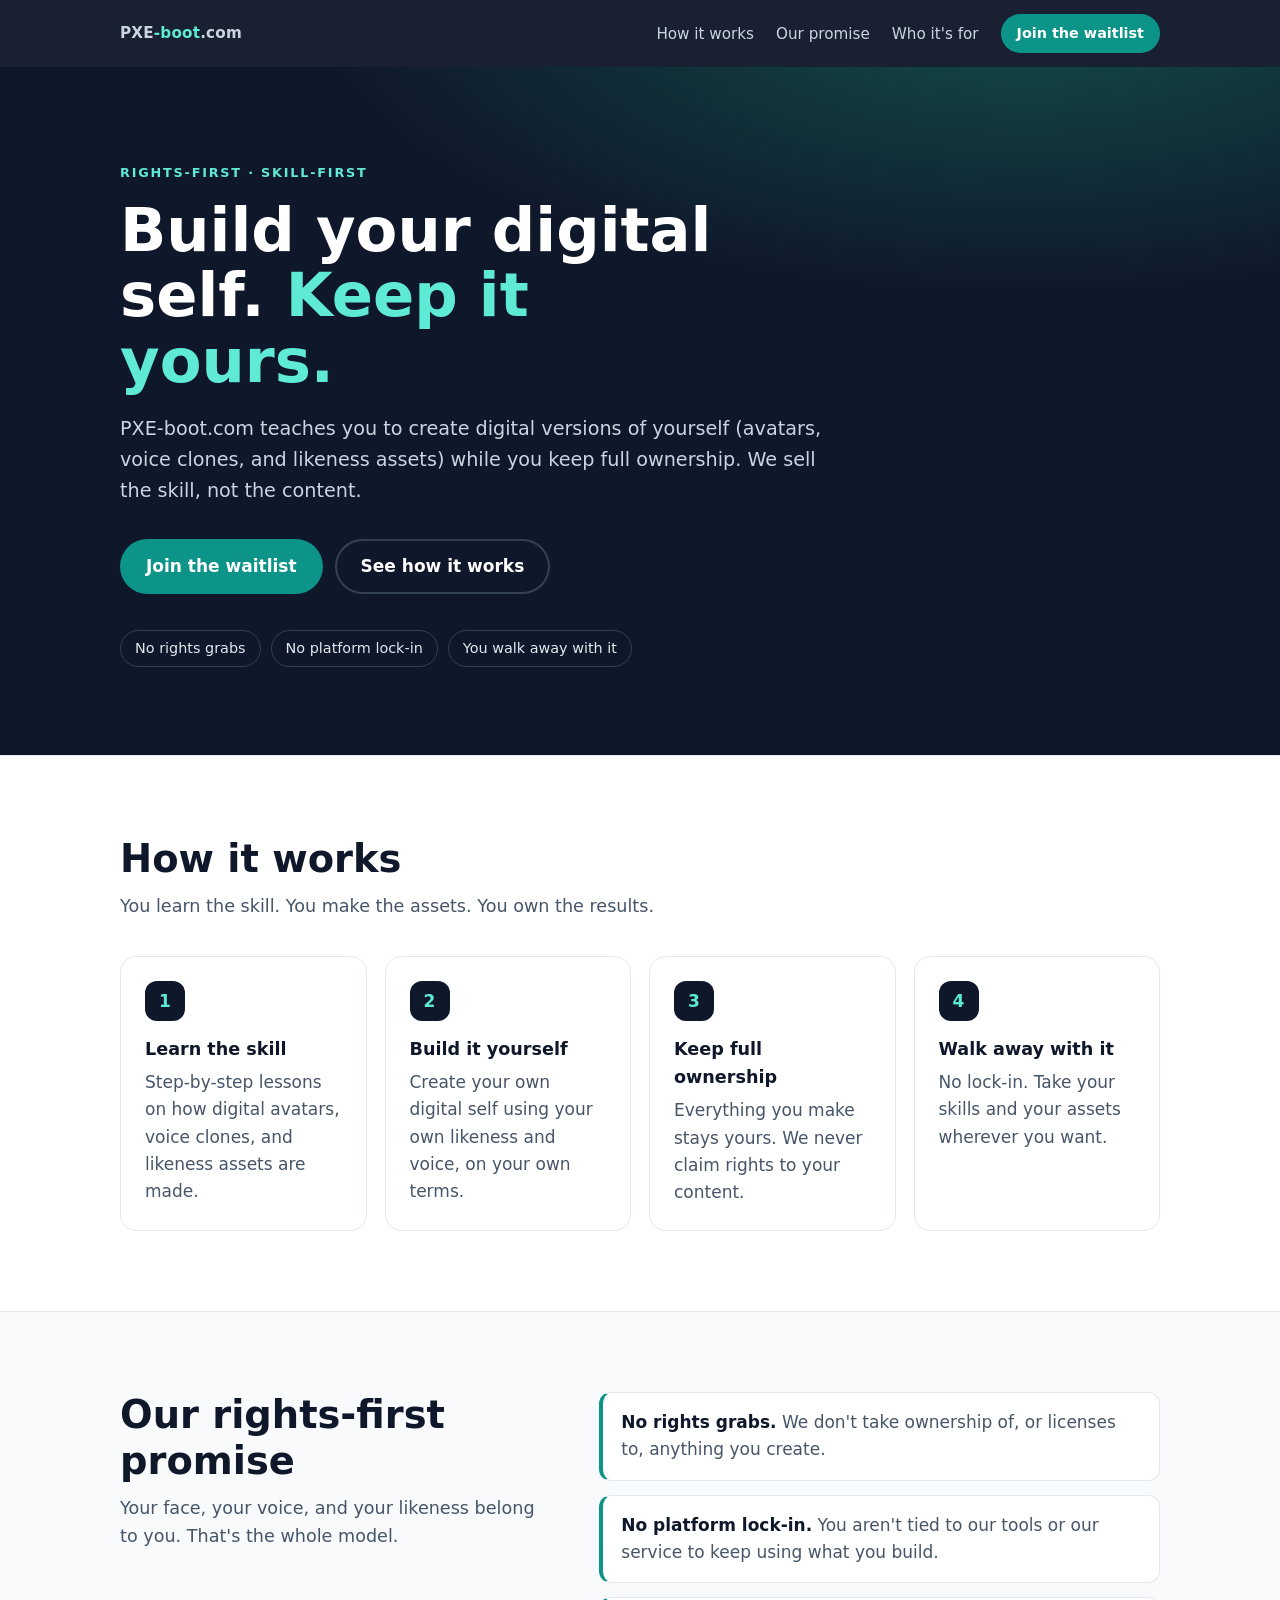
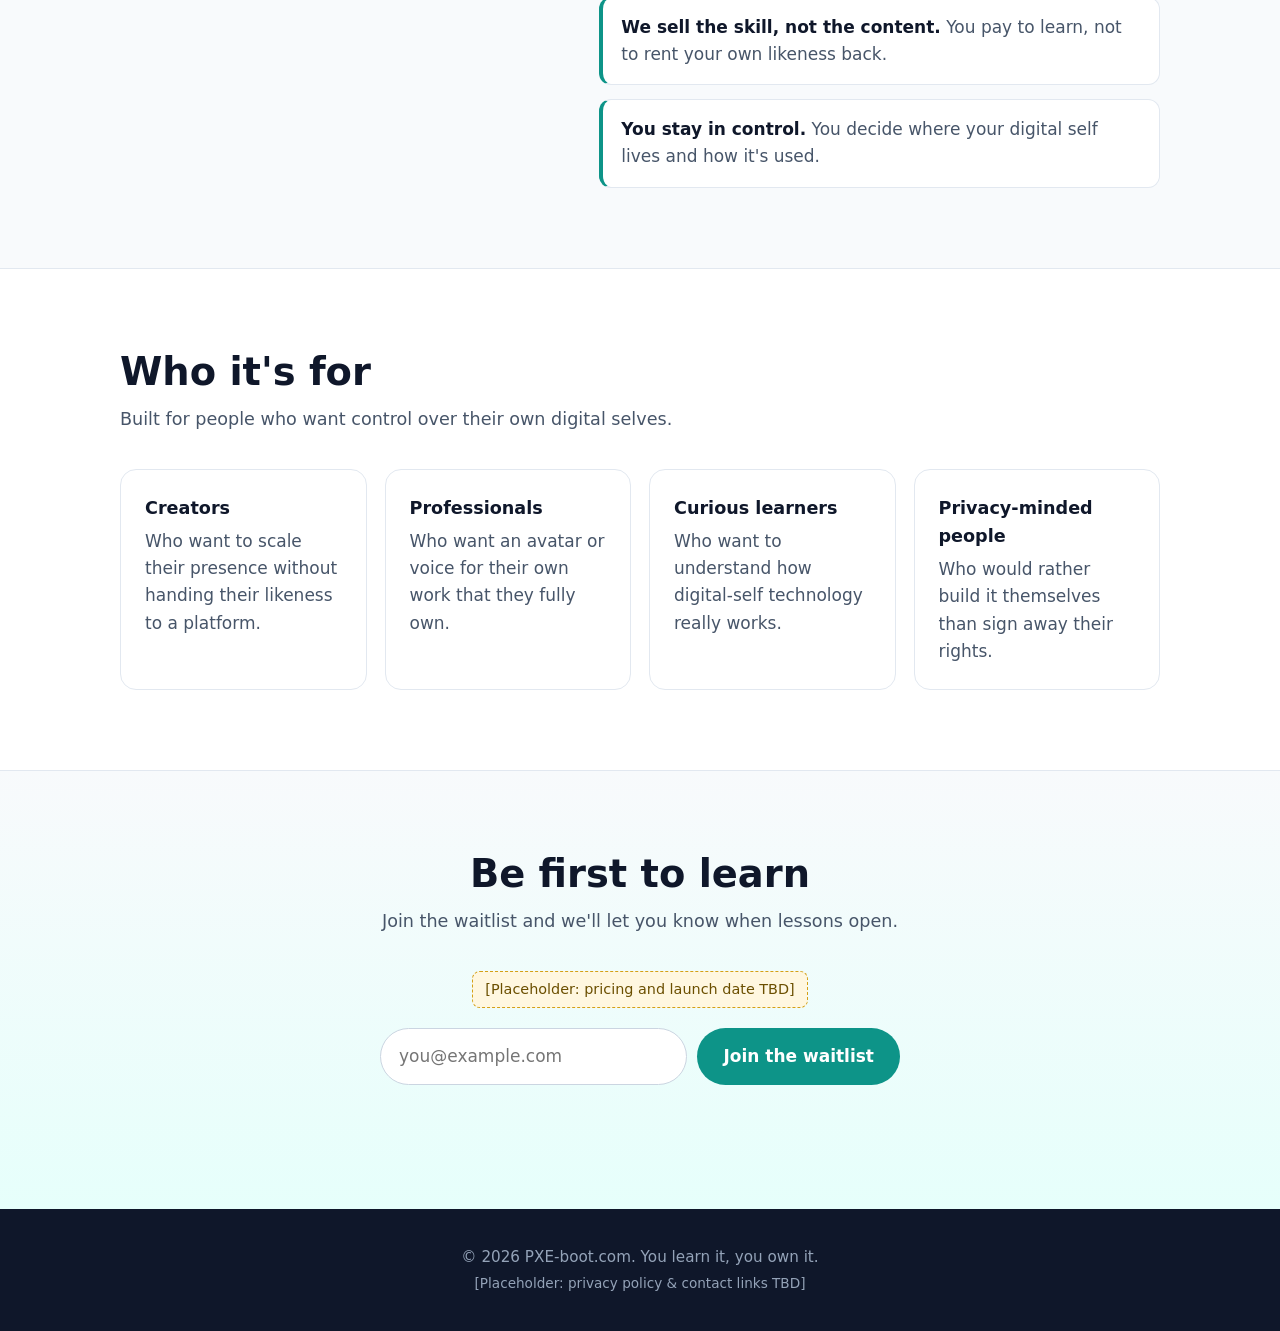
==== index.html @ a0533023 "Draft pxe-boot.com rights-first landing page" ====
<!doctype html>
<html lang="en">
<head>
  <meta charset="utf-8">
  <meta name="viewport" content="width=device-width, initial-scale=1">
  <title>PXE-boot.com | Build your digital self. Own it.</title>
  <meta name="description" content="Learn to build digital versions of yourself (avatars, voice clones, likeness assets) and keep full ownership. Rights-first, skill-first. No rights grabs, no platform lock-in.">
  <meta name="robots" content="noindex, nofollow"><!-- DRAFT: remove noindex before launch -->
  <link rel="canonical" href="https://pxe-boot.com/">
  <meta property="og:type" content="website">
  <meta property="og:title" content="PXE-boot.com | Build your digital self. Own it.">
  <meta property="og:description" content="We teach the skill, not the content. You learn it, you own it, you walk away with it.">
  <meta property="og:url" content="https://pxe-boot.com/">
  <!-- Placeholder: add og:image once brand artwork exists -->
  <meta name="twitter:card" content="summary">
  <meta name="theme-color" content="#0f172a">
  <link rel="icon" href="favicon.svg" type="image/svg+xml"><!-- Placeholder favicon -->
  <link rel="stylesheet" href="styles.css">
</head>
<body>
  <a class="skip" href="#main">Skip to content</a>
  <header class="top">
    <div class="wrap nav">
      <a class="brand" href="#top" aria-label="PXE-boot.com home">PXE<span>-boot</span>.com</a>
      <nav aria-label="Primary">
        <ul>
          <li><a href="#how">How it works</a></li>
          <li><a href="#promise">Our promise</a></li>
          <li><a href="#who">Who it's for</a></li>
          <li><a class="btn small" href="#waitlist">Join the waitlist</a></li>
        </ul>
      </nav>
    </div>
  </header>

  <main id="main">
    <section class="hero" id="top" aria-labelledby="hero-title">
      <div class="wrap">
        <p class="eyebrow">Rights-first &middot; Skill-first</p>
        <h1 id="hero-title">Build your digital self. <span class="hl">Keep it yours.</span></h1>
        <p class="sub">PXE-boot.com teaches you to create digital versions of yourself (avatars, voice clones, and likeness assets) while you keep full ownership. We sell the skill, not the content.</p>
        <div class="cta-row">
          <a class="btn" href="#waitlist">Join the waitlist</a>
          <a class="btn ghost" href="#how">See how it works</a>
        </div>
        <ul class="pills" aria-label="Key principles">
          <li>No rights grabs</li>
          <li>No platform lock-in</li>
          <li>You walk away with it</li>
        </ul>
      </div>
    </section>

    <section id="how" class="alt" aria-labelledby="how-title">
      <div class="wrap">
        <h2 id="how-title">How it works</h2>
        <p class="lead">You learn the skill. You make the assets. You own the results.</p>
        <ol class="steps">
          <li class="card">
            <span class="num" aria-hidden="true">1</span>
            <h3>Learn the skill</h3>
            <p>Step-by-step lessons on how digital avatars, voice clones, and likeness assets are made.</p>
          </li>
          <li class="card">
            <span class="num" aria-hidden="true">2</span>
            <h3>Build it yourself</h3>
            <p>Create your own digital self using your own likeness and voice, on your own terms.</p>
          </li>
          <li class="card">
            <span class="num" aria-hidden="true">3</span>
            <h3>Keep full ownership</h3>
            <p>Everything you make stays yours. We never claim rights to your content.</p>
          </li>
          <li class="card">
            <span class="num" aria-hidden="true">4</span>
            <h3>Walk away with it</h3>
            <p>No lock-in. Take your skills and your assets wherever you want.</p>
          </li>
        </ol>
      </div>
    </section>

    <section id="promise" aria-labelledby="promise-title">
      <div class="wrap promise">
        <div>
          <h2 id="promise-title">Our rights-first promise</h2>
          <p class="lead">Your face, your voice, and your likeness belong to you. That's the whole model.</p>
        </div>
        <ul class="checks">
          <li><strong>No rights grabs.</strong> We don't take ownership of, or licenses to, anything you create.</li>
          <li><strong>No platform lock-in.</strong> You aren't tied to our tools or our service to keep using what you build.</li>
          <li><strong>We sell the skill, not the content.</strong> You pay to learn, not to rent your own likeness back.</li>
          <li><strong>You stay in control.</strong> You decide where your digital self lives and how it's used.</li>
        </ul>
      </div>
    </section>

    <section id="who" class="alt" aria-labelledby="who-title">
      <div class="wrap">
        <h2 id="who-title">Who it's for</h2>
        <p class="lead">Built for people who want control over their own digital selves.</p>
        <ul class="who">
          <li class="card"><h3>Creators</h3><p>Who want to scale their presence without handing their likeness to a platform.</p></li>
          <li class="card"><h3>Professionals</h3><p>Who want an avatar or voice for their own work that they fully own.</p></li>
          <li class="card"><h3>Curious learners</h3><p>Who want to understand how digital-self technology really works.</p></li>
          <li class="card"><h3>Privacy-minded people</h3><p>Who would rather build it themselves than sign away their rights.</p></li>
        </ul>
      </div>
    </section>

    <section id="waitlist" class="waitlist" aria-labelledby="waitlist-title">
      <div class="wrap narrow">
        <h2 id="waitlist-title">Be first to learn</h2>
        <p class="lead">Join the waitlist and we'll let you know when lessons open.</p>
        <p class="placeholder-note">[Placeholder: pricing and launch date TBD]</p>
        <!--
          PLACEHOLDER FORM: not connected to any service.
          No data is sent or stored. The submit handler in script.js just shows a
          "coming soon" message. Wire up a real signup provider before launch.
        -->
        <form id="waitlist-form" class="signup" novalidate>
          <label for="email" class="sr-only">Email address</label>
          <input id="email" name="email" type="email" autocomplete="email" placeholder="you@example.com" required>
          <button class="btn" type="submit">Join the waitlist</button>
        </form>
        <p id="form-msg" class="form-msg" role="status" aria-live="polite"></p>
      </div>
    </section>
  </main>

  <footer class="foot">
    <div class="wrap">
      <p>&copy; <span id="year">2026</span> PXE-boot.com. You learn it, you own it.</p>
      <p class="small">[Placeholder: privacy policy &amp; contact links TBD]</p>
    </div>
  </footer>
  <script src="script.js" defer></script>
</body>
</html>
---- styles.css ----
:root{--ink:#0f172a;--muted:#475569;--bg:#f8fafc;--card:#fff;--line:#e2e8f0;--accent:#0d9488;--accent-d:#0f766e;--hl:#5eead4;--r:16px}
*{box-sizing:border-box}
html{scroll-behavior:smooth}
body{margin:0;font-family:system-ui,-apple-system,"Segoe UI",Roboto,Helvetica,Arial,sans-serif;color:var(--ink);background:var(--bg);line-height:1.6;font-size:17px}
a{color:var(--accent-d)}
.wrap{max-width:1080px;margin:0 auto;padding:0 20px}
.narrow{max-width:640px;text-align:center}
.skip{position:absolute;left:-999px;top:0;background:#fff;padding:8px 12px;z-index:10}
.skip:focus{left:8px;top:8px}
.sr-only{position:absolute;width:1px;height:1px;overflow:hidden;clip:rect(0 0 0 0);white-space:nowrap}
:focus-visible{outline:3px solid var(--hl);outline-offset:2px}
.top{position:sticky;top:0;z-index:5;background:rgba(15,23,42,.96);backdrop-filter:blur(6px)}
.nav{display:flex;justify-content:space-between;align-items:center;padding-top:14px;padding-bottom:14px;gap:12px}
.brand{color:#fff;font-weight:800;font-size:1.15rem;text-decoration:none;letter-spacing:.2px}
.brand span{color:var(--hl)}
.nav ul{list-style:none;display:flex;gap:22px;align-items:center;margin:0;padding:0}
.nav a:not(.btn){color:#cbd5e1;text-decoration:none;font-size:.95rem}
.nav a:not(.btn):hover{color:#fff}
.btn{display:inline-block;background:var(--accent);color:#fff;border:0;font:inherit;font-weight:700;padding:14px 26px;border-radius:999px;text-decoration:none;cursor:pointer;transition:background .15s}
.btn:hover{background:var(--accent-d)}
.btn.small{padding:8px 16px;font-size:.9rem}
.btn.ghost{background:transparent;color:#fff;box-shadow:inset 0 0 0 2px #334155}
.btn.ghost:hover{background:#1e293b}
.hero{background:radial-gradient(1200px 500px at 80% -10%,#134e4a 0%,transparent 60%),var(--ink);color:#fff;padding:96px 0 88px}
.eyebrow{text-transform:uppercase;letter-spacing:.14em;font-size:.8rem;font-weight:700;color:var(--hl);margin:0 0 14px}
.hero h1{font-size:clamp(2.2rem,6vw,3.8rem);line-height:1.08;margin:0 0 20px;max-width:15ch}
.hl{color:var(--hl)}
.sub{font-size:1.2rem;color:#cbd5e1;max-width:60ch;margin:0 0 32px}
.cta-row{display:flex;flex-wrap:wrap;gap:12px}
.pills{list-style:none;display:flex;flex-wrap:wrap;gap:10px;padding:0;margin:36px 0 0}
.pills li{border:1px solid #334155;border-radius:999px;padding:6px 14px;font-size:.9rem;color:#e2e8f0}
section{padding:80px 0}
section.alt{background:#fff;border-top:1px solid var(--line);border-bottom:1px solid var(--line)}
h2{font-size:clamp(1.7rem,3.6vw,2.4rem);line-height:1.2;margin:0 0 10px}
.lead{color:var(--muted);font-size:1.1rem;margin:0 0 36px;max-width:60ch}
.narrow .lead{margin-left:auto;margin-right:auto}
.card{background:var(--card);border:1px solid var(--line);border-radius:var(--r);padding:24px}
.card h3{margin:0 0 6px;font-size:1.1rem}
.card p{margin:0;color:var(--muted)}
.steps,.who{list-style:none;padding:0;margin:0;display:grid;gap:18px;grid-template-columns:repeat(auto-fit,minmax(230px,1fr))}
.num{display:inline-grid;place-items:center;width:40px;height:40px;border-radius:12px;background:var(--ink);color:var(--hl);font-weight:800;margin-bottom:14px}
.promise{display:grid;grid-template-columns:1fr 1.3fr;gap:48px;align-items:start}
.checks{list-style:none;padding:0;margin:0;display:grid;gap:14px}
.checks li{background:#fff;border:1px solid var(--line);border-left:4px solid var(--accent);border-radius:12px;padding:16px 18px;color:var(--muted)}
.checks strong{color:var(--ink)}
.waitlist{background:linear-gradient(180deg,var(--bg),#e6fffb)}
.placeholder-note{display:inline-block;background:#fff7e0;border:1px dashed #d4a017;border-radius:8px;padding:6px 12px;font-size:.9rem;color:#6b4f00;margin:0 0 20px}
.signup{display:flex;gap:10px;max-width:520px;margin:0 auto}
.signup input{flex:1;min-width:0;font:inherit;padding:14px 18px;border:1px solid #cbd5e1;border-radius:999px;background:#fff}
.form-msg{min-height:1.6em;margin:16px 0 0;font-weight:600;color:var(--accent-d)}
.form-msg.err{color:#b91c1c}
.foot{background:var(--ink);color:#94a3b8;padding:32px 0;text-align:center;font-size:.95rem}
.foot p{margin:4px 0}
.small{font-size:.85rem}
@media (max-width:760px){
  .nav ul li:not(:last-child){display:none}
  .hero{padding:64px 0 60px}
  section{padding:56px 0}
  .promise{grid-template-columns:1fr;gap:8px}
  .signup{flex-direction:column}
  .signup .btn{width:100%}
}
@media (prefers-reduced-motion:reduce){html{scroll-behavior:auto}*{transition:none!important}}
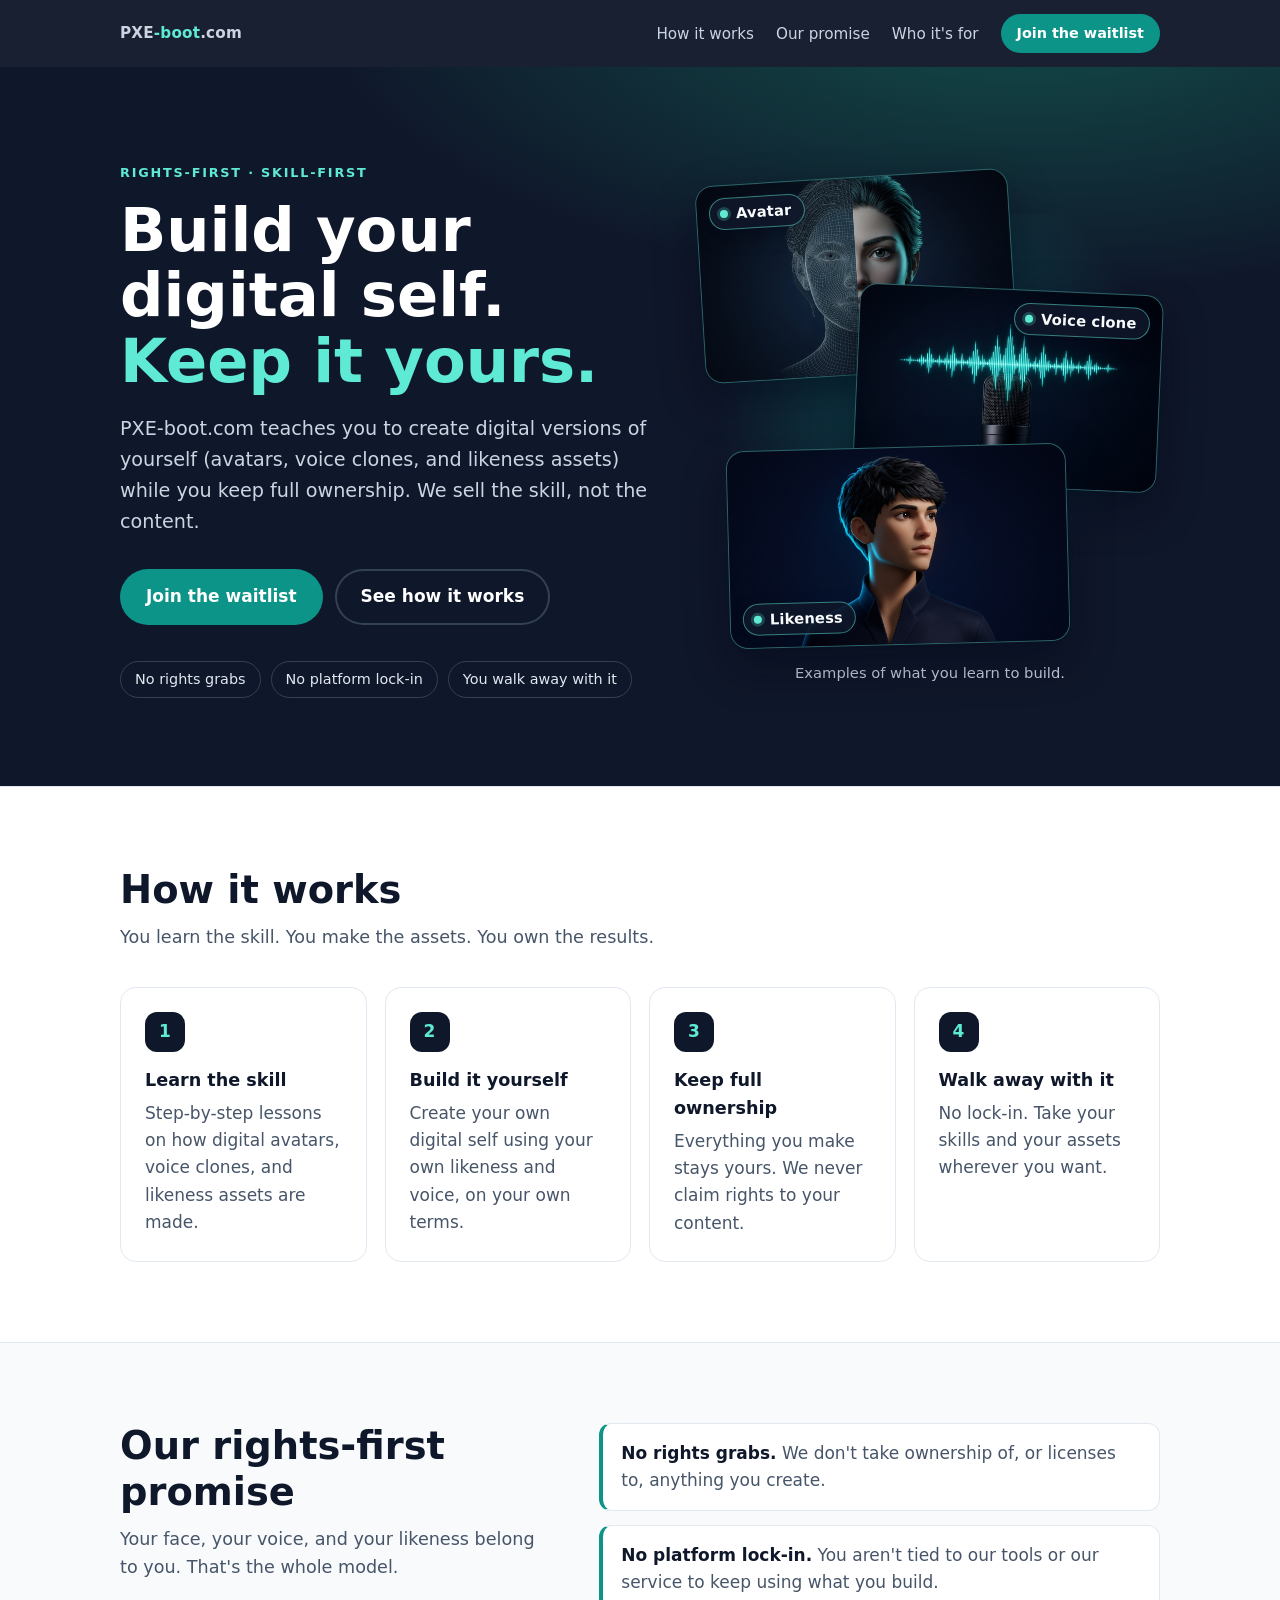
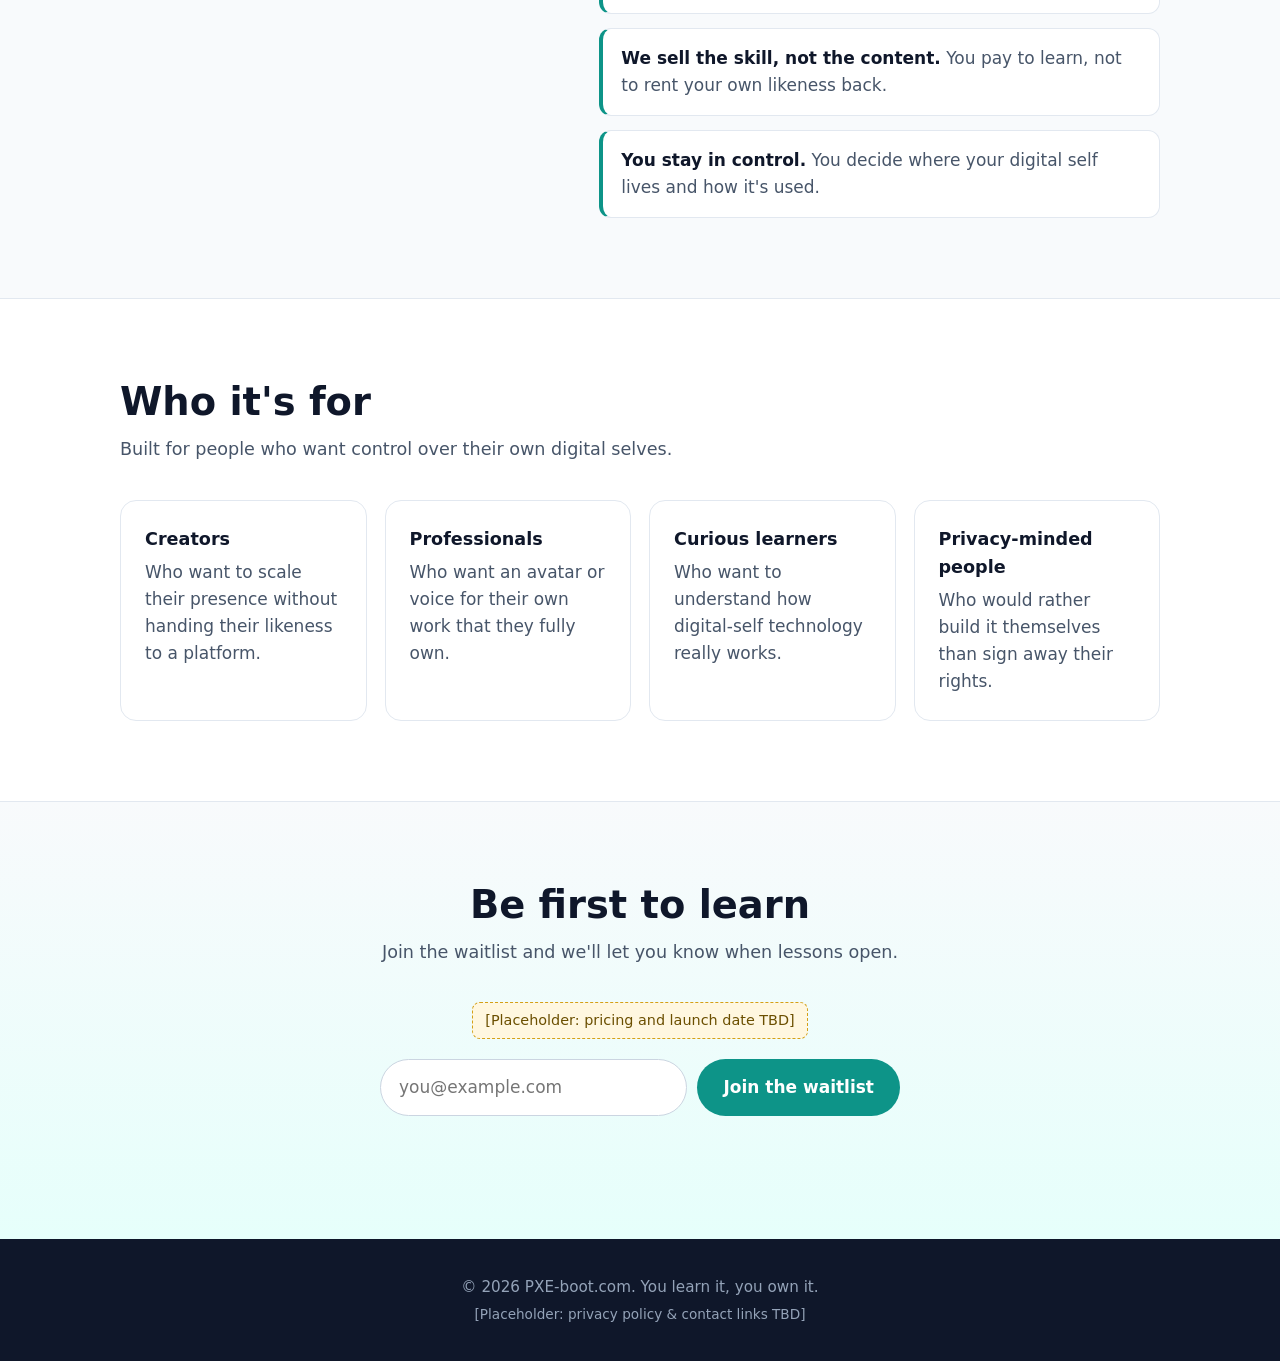
==== commit 58b62e53: "Add a hero showcase of avatar, voice, and likeness examples. Fill the empty side of the hero with th" ====
--- a/index.html
+++ b/index.html
@@ -35,19 +35,38 @@
 
   <main id="main">
     <section class="hero" id="top" aria-labelledby="hero-title">
-      <div class="wrap">
-        <p class="eyebrow">Rights-first &middot; Skill-first</p>
-        <h1 id="hero-title">Build your digital self. <span class="hl">Keep it yours.</span></h1>
-        <p class="sub">PXE-boot.com teaches you to create digital versions of yourself (avatars, voice clones, and likeness assets) while you keep full ownership. We sell the skill, not the content.</p>
-        <div class="cta-row">
-          <a class="btn" href="#waitlist">Join the waitlist</a>
-          <a class="btn ghost" href="#how">See how it works</a>
+      <div class="wrap hero-grid">
+        <div class="hero-copy">
+          <p class="eyebrow">Rights-first &middot; Skill-first</p>
+          <h1 id="hero-title">Build your digital self. <span class="hl">Keep it yours.</span></h1>
+          <p class="sub">PXE-boot.com teaches you to create digital versions of yourself (avatars, voice clones, and likeness assets) while you keep full ownership. We sell the skill, not the content.</p>
+          <div class="cta-row">
+            <a class="btn" href="#waitlist">Join the waitlist</a>
+            <a class="btn ghost" href="#how">See how it works</a>
+          </div>
+          <ul class="pills" aria-label="Key principles">
+            <li>No rights grabs</li>
+            <li>No platform lock-in</li>
+            <li>You walk away with it</li>
+          </ul>
         </div>
-        <ul class="pills" aria-label="Key principles">
-          <li>No rights grabs</li>
-          <li>No platform lock-in</li>
-          <li>You walk away with it</li>
-        </ul>
+        <div class="hero-examples">
+          <div class="example-stage">
+            <figure class="example-card example-avatar">
+              <img src="images/example-avatar.jpg" width="1280" height="720" alt="Stylized digital portrait of a person with teal rim lighting">
+              <figcaption>Avatar</figcaption>
+            </figure>
+            <figure class="example-card example-voice">
+              <img src="images/example-voice.jpg" width="1280" height="720" alt="Studio microphone next to a glowing teal audio waveform">
+              <figcaption>Voice clone</figcaption>
+            </figure>
+            <figure class="example-card example-likeness">
+              <img src="images/example-likeness.jpg" width="1280" height="720" alt="Face split between a teal wireframe mesh and a rendered portrait">
+              <figcaption>Likeness</figcaption>
+            </figure>
+          </div>
+          <p class="examples-caption">Examples of what you learn to build.</p>
+        </div>
       </div>
     </section>
 
--- a/styles.css
+++ b/styles.css
@@ -22,6 +22,13 @@
 .btn.ghost{background:transparent;color:#fff;box-shadow:inset 0 0 0 2px #334155}
 .btn.ghost:hover{background:#1e293b}
 .hero{background:radial-gradient(1200px 500px at 80% -10%,#134e4a 0%,transparent 60%),var(--ink);color:#fff;padding:96px 0 88px}
+.hero-examples{margin-top:42px}
+.example-stage{display:grid;gap:14px}
+.example-card{margin:0;max-width:480px;background:#0b1224;border:1px solid rgba(94,234,212,.38);border-radius:18px;overflow:hidden;box-shadow:0 18px 44px rgba(2,6,23,.48),inset 0 1px 0 rgba(94,234,212,.22)}
+.example-card img{display:block;width:100%;height:auto;aspect-ratio:16/9;object-fit:cover;background:#0f172a}
+.example-card figcaption{display:flex;align-items:center;gap:8px;margin:0;padding:10px 14px 12px;font-size:.92rem;font-weight:700;line-height:1.2;letter-spacing:.01em;color:#f8fafc;background:#0f172a}
+.example-card figcaption::before{content:"";width:8px;height:8px;border-radius:999px;background:var(--hl);box-shadow:0 0 0 3px rgba(94,234,212,.22);flex:none}
+.examples-caption{margin:14px 0 0;color:#cbd5e1;font-size:.92rem}
 .eyebrow{text-transform:uppercase;letter-spacing:.14em;font-size:.8rem;font-weight:700;color:var(--hl);margin:0 0 14px}
 .hero h1{font-size:clamp(2.2rem,6vw,3.8rem);line-height:1.08;margin:0 0 20px;max-width:15ch}
 .hl{color:var(--hl)}
@@ -52,6 +59,27 @@
 .foot{background:var(--ink);color:#94a3b8;padding:32px 0;text-align:center;font-size:.95rem}
 .foot p{margin:4px 0}
 .small{font-size:.85rem}
+@media (min-width:640px) and (max-width:900px){
+  .example-stage{grid-template-columns:repeat(3,minmax(0,1fr));gap:12px;align-items:start}
+  .example-card{max-width:none}
+  .examples-caption{text-align:center}
+}
+@media (min-width:901px){
+  .hero-grid{display:grid;grid-template-columns:minmax(0,1.08fr) minmax(0,.92fr);gap:28px 40px;align-items:center}
+  .hero-examples{margin-top:0}
+  .example-stage{position:relative;display:block;height:468px}
+  .example-stage::before{content:"";position:absolute;inset:8% 2% 6%;background:radial-gradient(circle at 50% 42%,rgba(13,148,136,.42),transparent 68%);z-index:0;pointer-events:none}
+  .example-card{position:absolute;width:68%;max-width:none}
+  .example-card img{height:196px;aspect-ratio:auto}
+  .example-card figcaption{position:absolute;background:rgba(15,23,42,.9);border:1px solid rgba(94,234,212,.5);border-radius:999px;padding:6px 12px 6px 10px;box-shadow:0 8px 18px rgba(2,6,23,.35)}
+  .example-avatar{top:0;left:0;transform:rotate(-3.5deg);z-index:1}
+  .example-avatar figcaption{top:12px;left:12px}
+  .example-voice{top:112px;right:0;width:66%;transform:rotate(2.5deg);z-index:2}
+  .example-voice figcaption{top:12px;right:12px}
+  .example-likeness{left:6%;bottom:0;width:74%;transform:rotate(-1.5deg);z-index:3}
+  .example-likeness figcaption{left:12px;bottom:12px}
+  .examples-caption{margin:16px 0 0;text-align:center}
+}
 @media (max-width:760px){
   .nav ul li:not(:last-child){display:none}
   .hero{padding:64px 0 60px}
@@ -60,4 +88,4 @@
   .signup{flex-direction:column}
   .signup .btn{width:100%}
 }
-@media (prefers-reduced-motion:reduce){html{scroll-behavior:auto}*{transition:none!important}}
+@media (prefers-reduced-motion:reduce){html{scroll-behavior:auto}*{transition:none!important}.example-card{transform:none}}
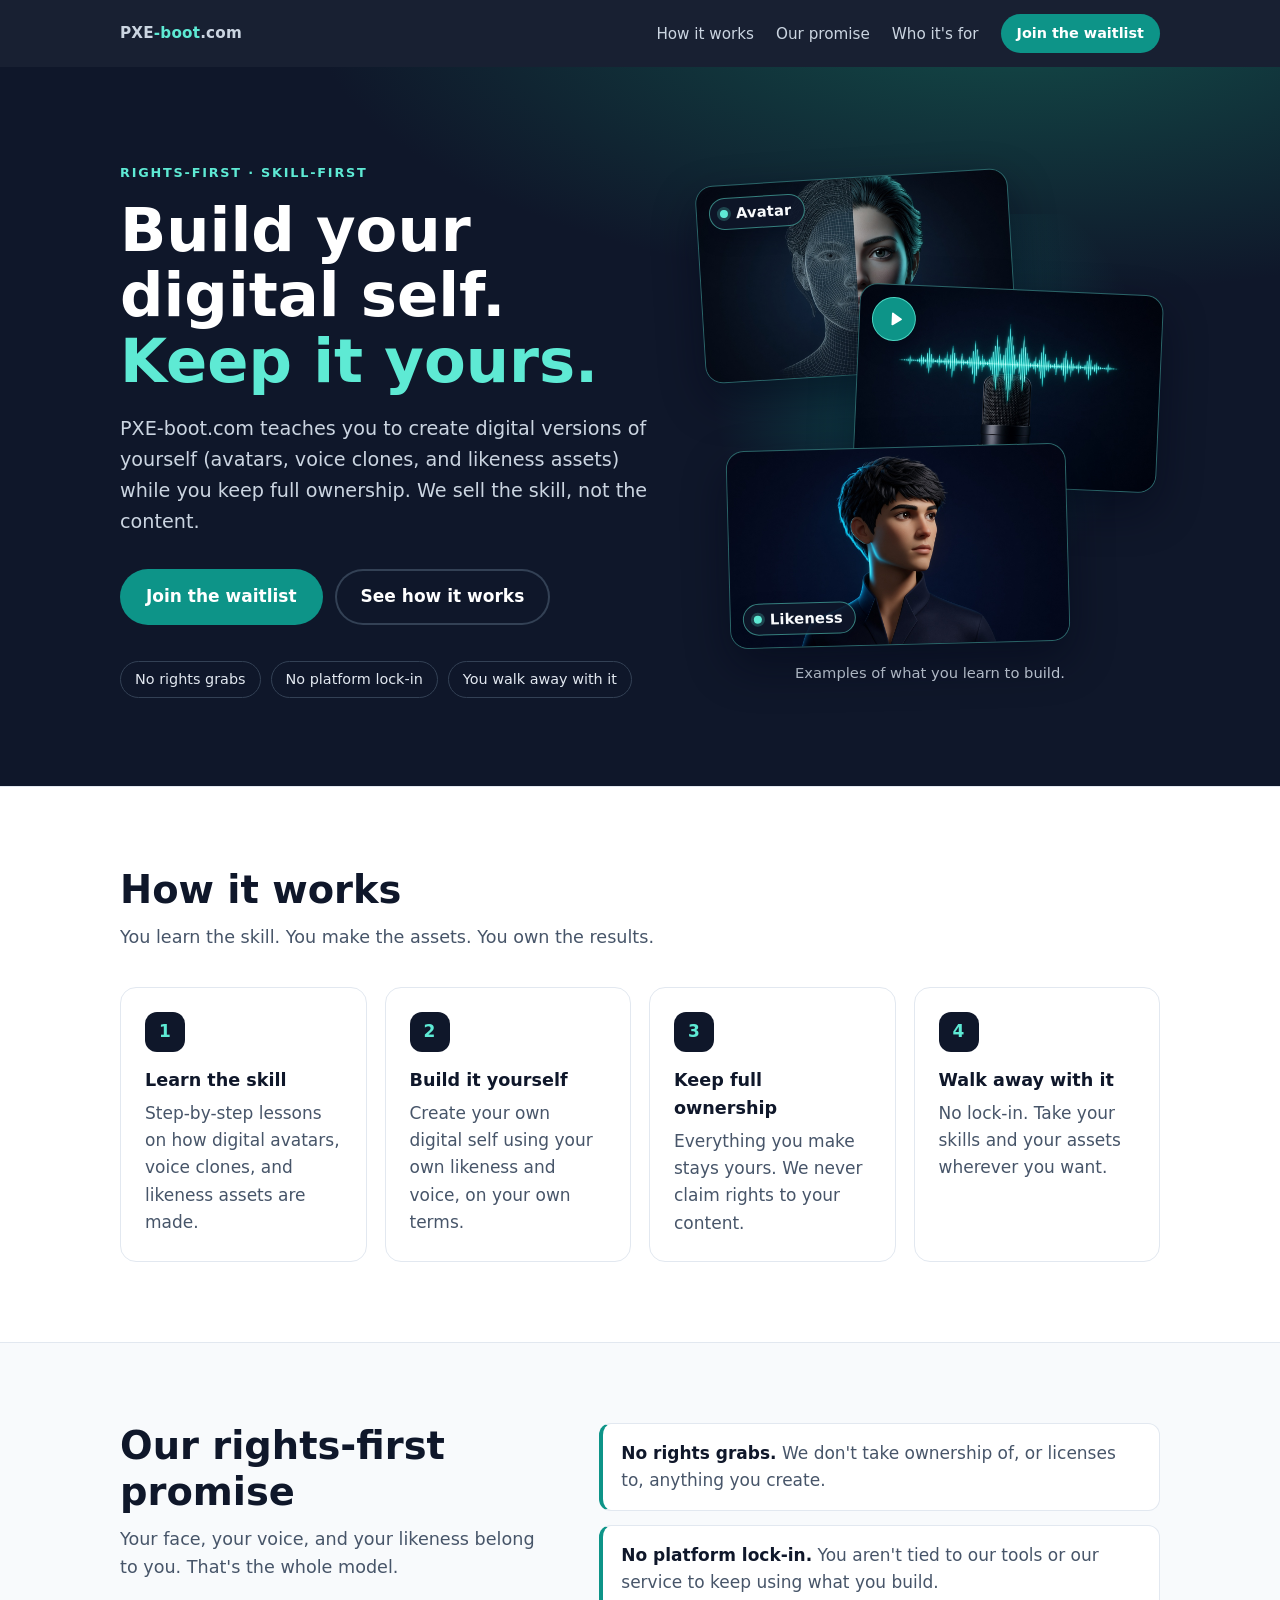
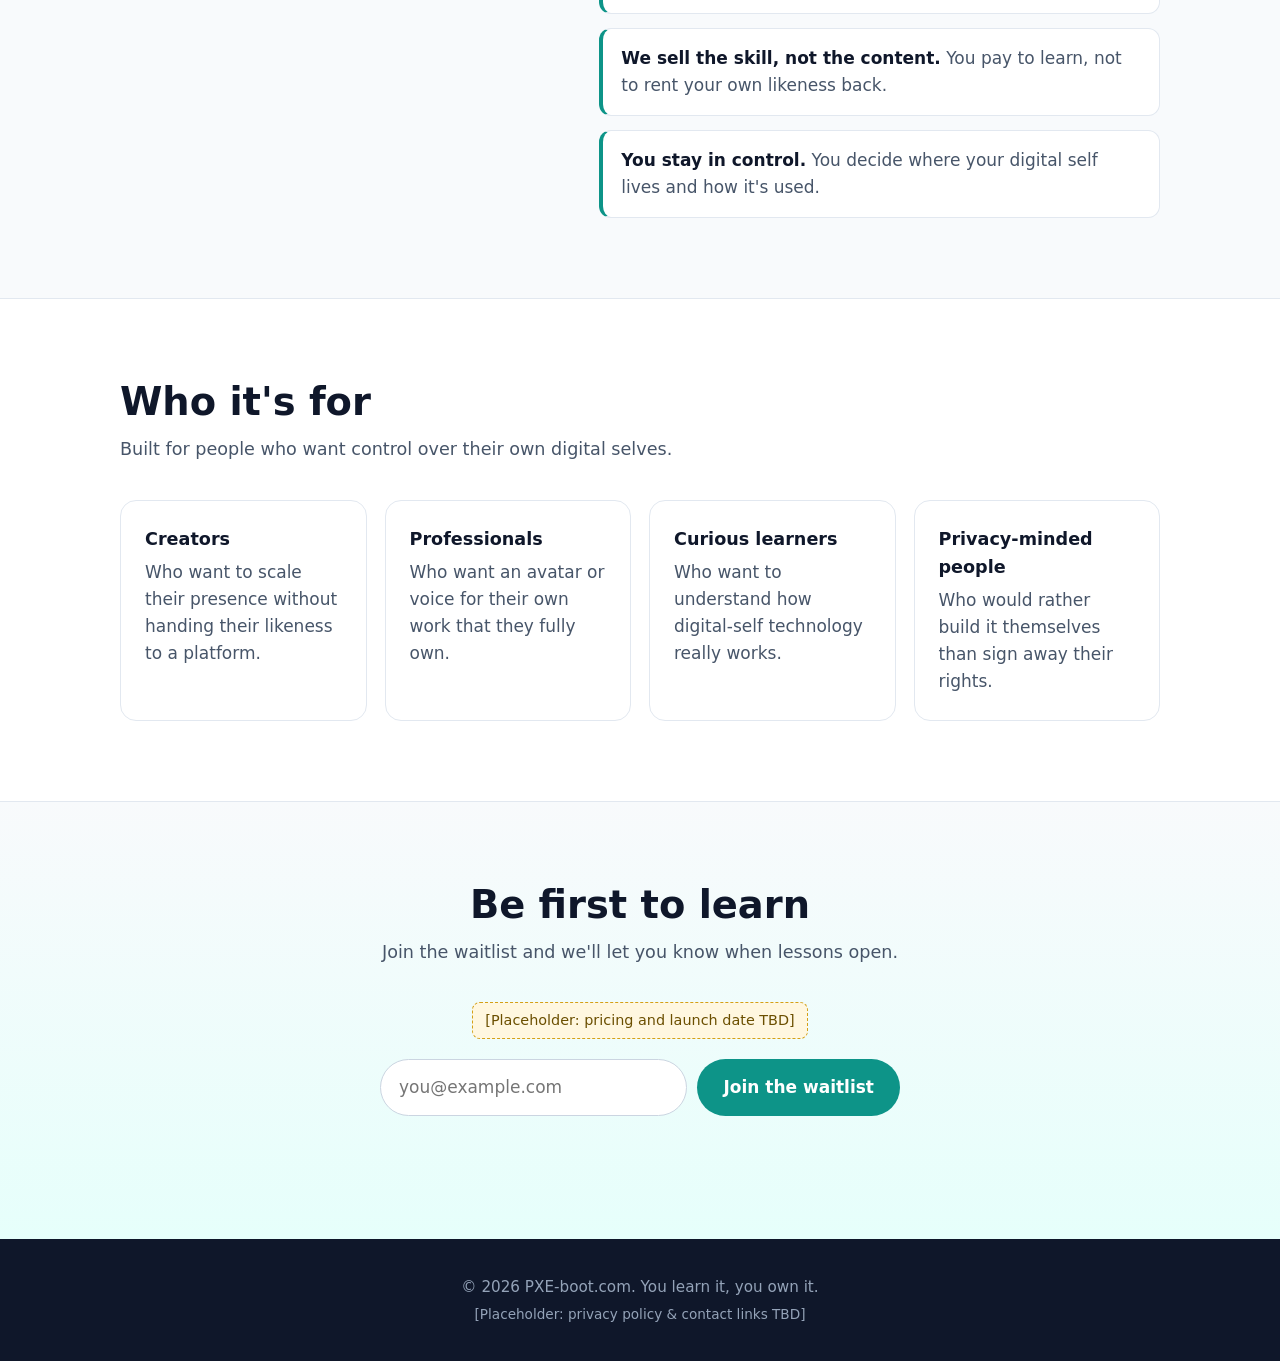
==== commit 869f5b43: "Add a playable Cari voice sample to the hero Voice clone card. The card now has a keyboard-accessibl" ====
--- a/index.html
+++ b/index.html
@@ -57,8 +57,21 @@
               <figcaption>Avatar</figcaption>
             </figure>
             <figure class="example-card example-voice">
-              <img src="images/example-voice.jpg" width="1280" height="720" alt="Studio microphone next to a glowing teal audio waveform">
               <figcaption>Voice clone</figcaption>
+              <div class="voice-media">
+                <img src="images/example-voice.jpg" width="1280" height="720" alt="Studio microphone next to a glowing teal audio waveform">
+                <button type="button" class="voice-toggle" aria-pressed="false" aria-controls="cari-sample" aria-describedby="cari-transcript" aria-label="Play voice sample: Cari, an AI character voice">
+                  <svg class="icon-play" viewBox="0 0 24 24" width="20" height="20" aria-hidden="true" focusable="false">
+                    <path fill="currentColor" d="M8.2 5.4v13.2c0 .8.9 1.3 1.6.9l10.2-6.6c.6-.4.6-1.3 0-1.7L9.8 4.5c-.7-.4-1.6.1-1.6.9z"/>
+                  </svg>
+                  <svg class="icon-pause" viewBox="0 0 24 24" width="20" height="20" aria-hidden="true" focusable="false">
+                    <path fill="currentColor" d="M6.5 5h3.2a1 1 0 0 1 1 1v12a1 1 0 0 1-1 1H6.5a1 1 0 0 1-1-1V6a1 1 0 0 1 1-1zm7.8 0h3.2a1 1 0 0 1 1 1v12a1 1 0 0 1-1 1h-3.2a1 1 0 0 1-1-1V6a1 1 0 0 1 1-1z"/>
+                  </svg>
+                </button>
+                <audio id="cari-sample" class="sr-only" preload="none" src="audio/cari-voice-sample.mp3"></audio>
+              </div>
+              <p class="voice-sample-note">Sample: Cari, an AI character voice</p>
+              <p id="cari-transcript" class="sr-only">Hey sugar, it's Cari. Here at PXE Boot, it's simple... your body, your content, your destiny. Now go make somethin' chaud, mi amor.</p>
             </figure>
             <figure class="example-card example-likeness">
               <img src="images/example-likeness.jpg" width="1280" height="720" alt="Face split between a teal wireframe mesh and a rendered portrait">
--- a/styles.css
+++ b/styles.css
@@ -28,6 +28,17 @@
 .example-card img{display:block;width:100%;height:auto;aspect-ratio:16/9;object-fit:cover;background:#0f172a}
 .example-card figcaption{display:flex;align-items:center;gap:8px;margin:0;padding:10px 14px 12px;font-size:.92rem;font-weight:700;line-height:1.2;letter-spacing:.01em;color:#f8fafc;background:#0f172a}
 .example-card figcaption::before{content:"";width:8px;height:8px;border-radius:999px;background:var(--hl);box-shadow:0 0 0 3px rgba(94,234,212,.22);flex:none}
+.example-voice{position:relative;display:flex;flex-direction:column}
+.example-voice .voice-media{position:relative;order:1}
+.example-voice figcaption{order:2;padding-bottom:2px}
+.voice-sample-note{order:3;margin:0;padding:2px 14px 12px 30px;background:#0f172a;color:#99f6e4;font-size:.78rem;font-weight:600;line-height:1.35;overflow-wrap:break-word}
+.voice-toggle{position:absolute;z-index:1;left:10px;bottom:10px;width:44px;height:44px;display:grid;place-items:center;padding:0;border:1px solid rgba(94,234,212,.75);border-radius:999px;background:var(--accent);color:#fff;box-shadow:0 8px 18px rgba(2,6,23,.45);cursor:pointer}
+.voice-toggle:hover{background:var(--accent-d)}
+.voice-toggle[aria-pressed="true"]{background:var(--accent-d);box-shadow:0 0 0 3px rgba(94,234,212,.35),0 8px 18px rgba(2,6,23,.45)}
+.voice-toggle .icon-play{display:block;transform:translateX(1px)}
+.voice-toggle .icon-pause{display:none}
+.voice-toggle[aria-pressed="true"] .icon-play{display:none}
+.voice-toggle[aria-pressed="true"] .icon-pause{display:block}
 .examples-caption{margin:14px 0 0;color:#cbd5e1;font-size:.92rem}
 .eyebrow{text-transform:uppercase;letter-spacing:.14em;font-size:.8rem;font-weight:700;color:var(--hl);margin:0 0 14px}
 .hero h1{font-size:clamp(2.2rem,6vw,3.8rem);line-height:1.08;margin:0 0 20px;max-width:15ch}
@@ -76,6 +87,8 @@
   .example-avatar figcaption{top:12px;left:12px}
   .example-voice{top:112px;right:0;width:66%;transform:rotate(2.5deg);z-index:2}
   .example-voice figcaption{top:12px;right:12px}
+  .example-voice .voice-toggle{top:12px;bottom:auto;left:12px}
+  .example-voice .voice-sample-note{position:absolute;top:64px;left:12px;right:12px;margin:0;padding:6px 8px;border:1px solid rgba(94,234,212,.4);border-radius:10px;background:rgba(15,23,42,.92);box-shadow:0 8px 18px rgba(2,6,23,.35)}
   .example-likeness{left:6%;bottom:0;width:74%;transform:rotate(-1.5deg);z-index:3}
   .example-likeness figcaption{left:12px;bottom:12px}
   .examples-caption{margin:16px 0 0;text-align:center}
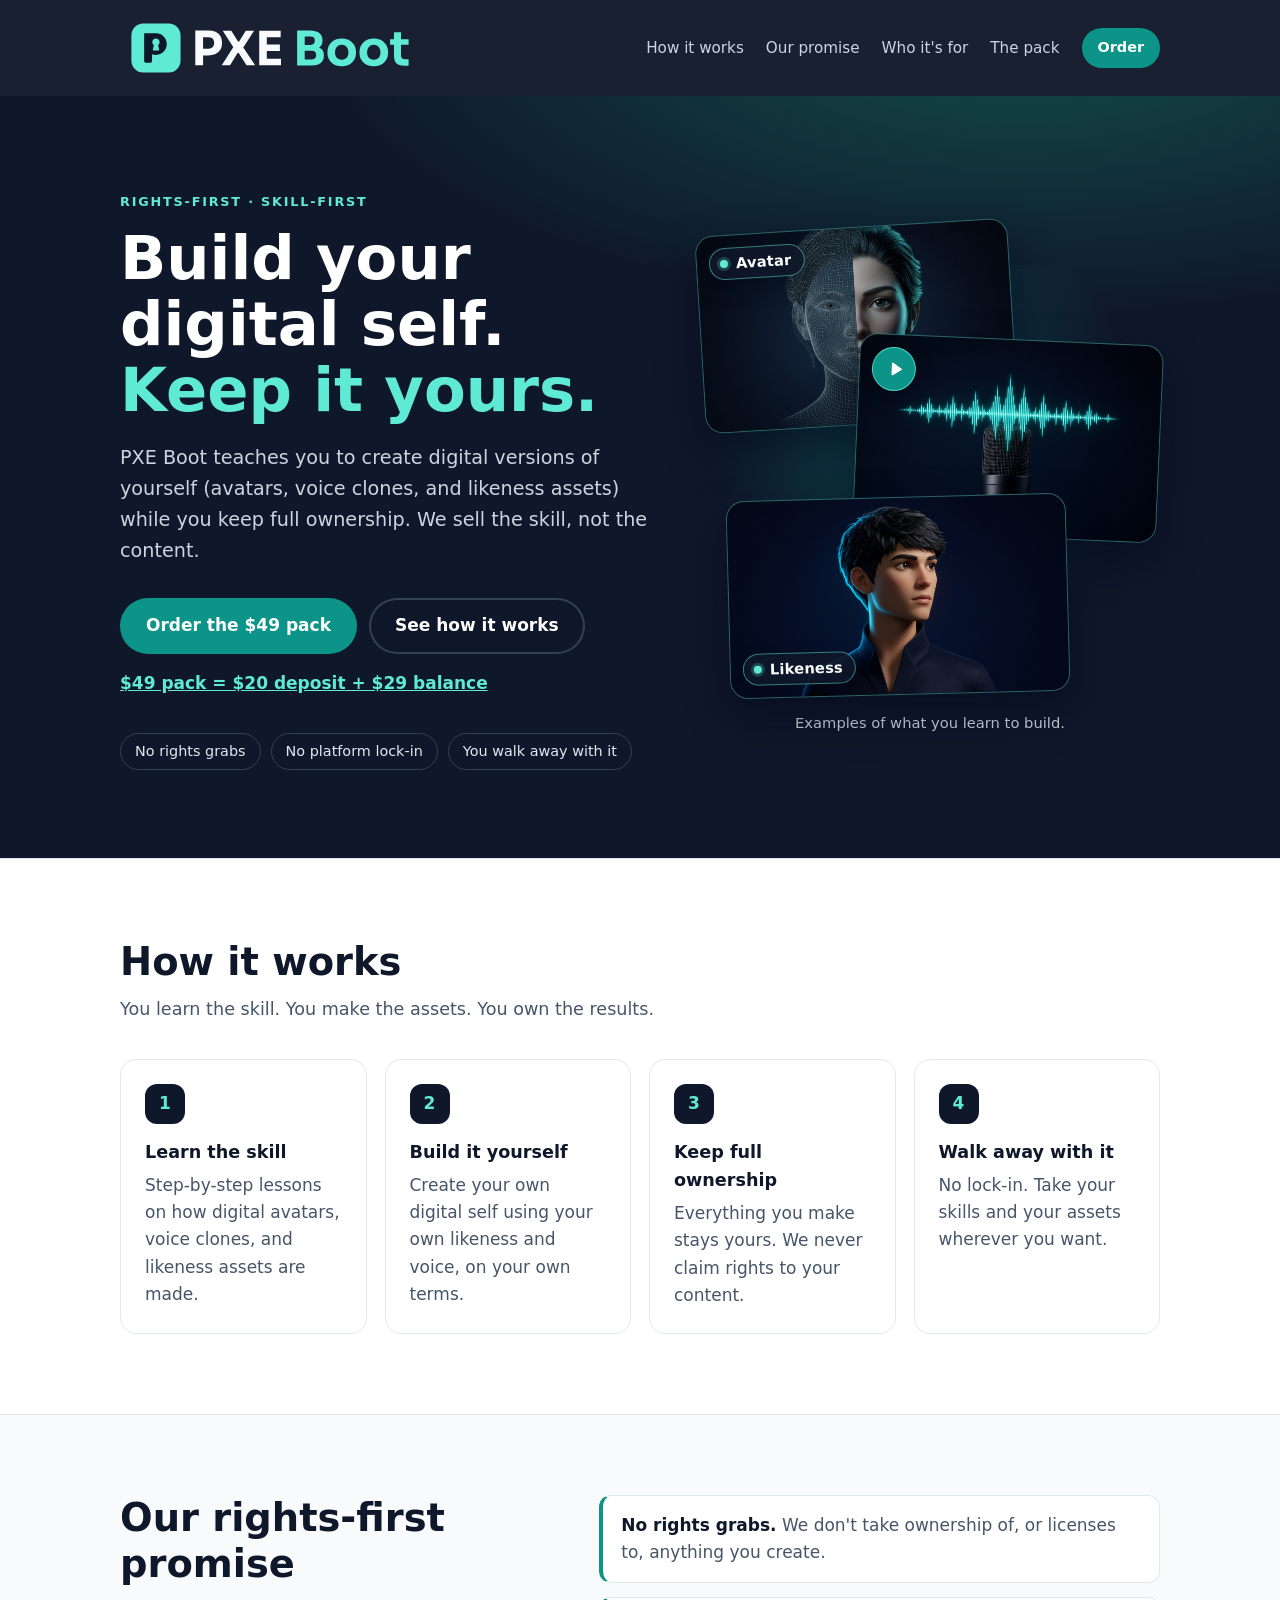
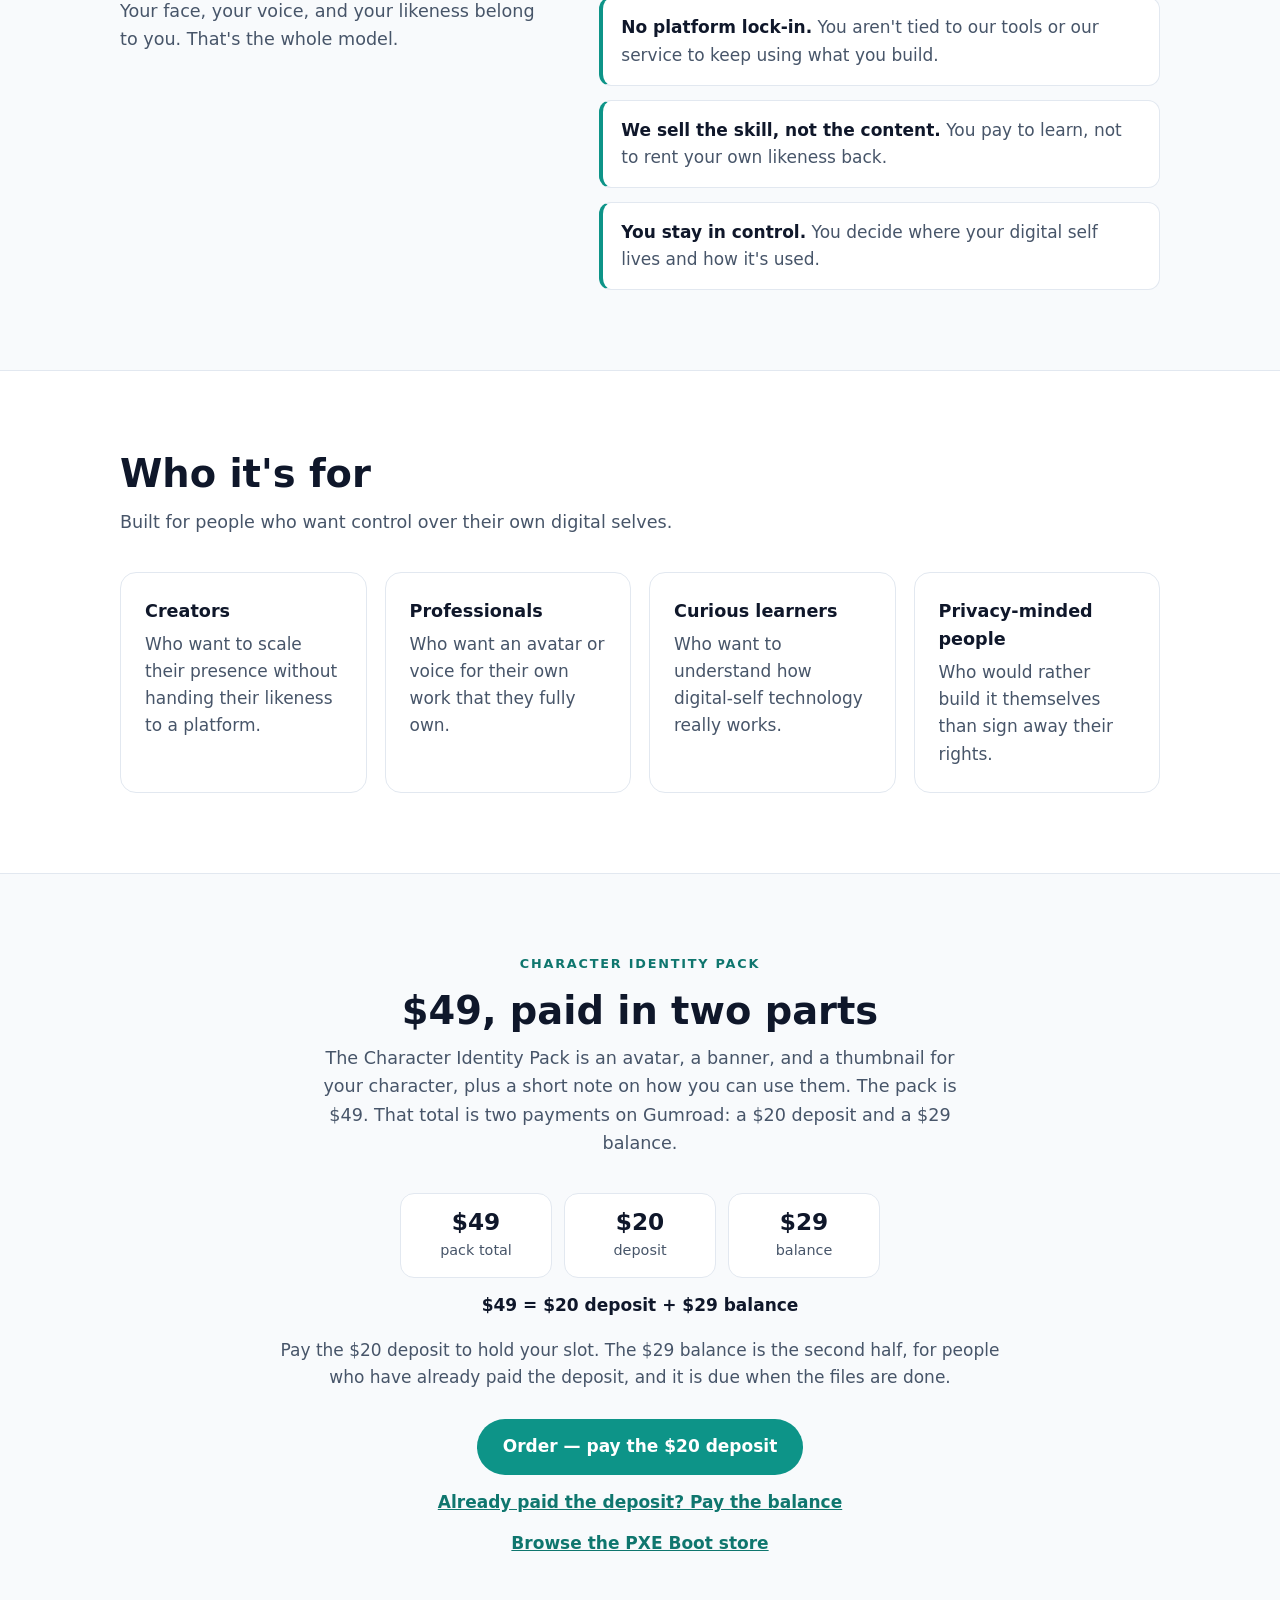
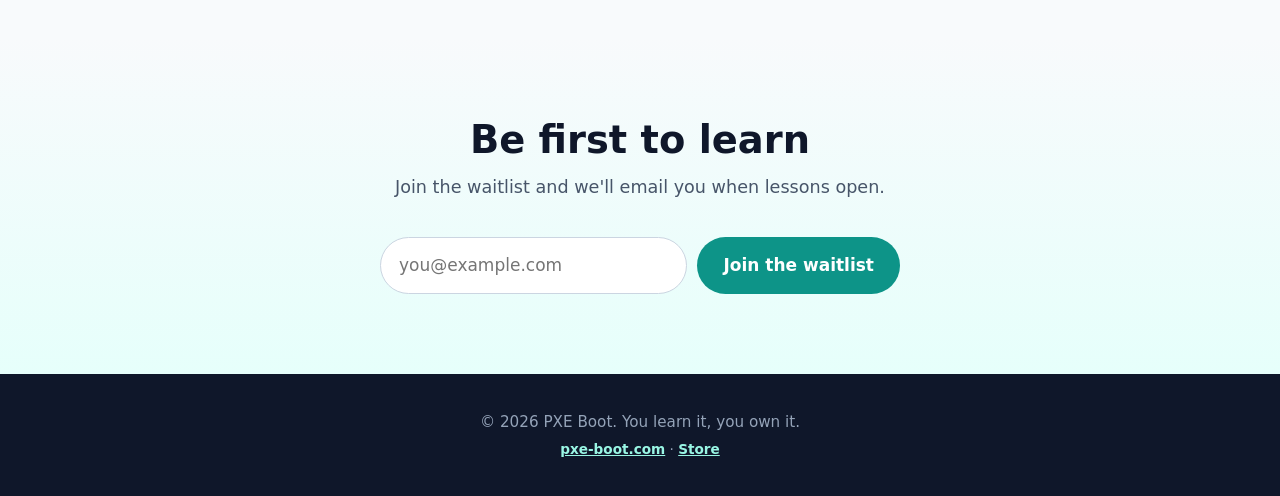
==== commit 36507962: "Rebrand the site to PXE Boot and connect Gumroad checkout. Use the Keyhole P lockup, favicons, and s" ====
--- a/index.html
+++ b/index.html
@@ -3,31 +3,51 @@
 <head>
   <meta charset="utf-8">
   <meta name="viewport" content="width=device-width, initial-scale=1">
-  <title>PXE-boot.com | Build your digital self. Own it.</title>
-  <meta name="description" content="Learn to build digital versions of yourself (avatars, voice clones, likeness assets) and keep full ownership. Rights-first, skill-first. No rights grabs, no platform lock-in.">
+  <title>PXE Boot | Build your digital self. Own it.</title>
+  <meta name="description" content="PXE Boot teaches you to create avatars, voice clones, and likeness assets while you keep full ownership. The Character Identity Pack is $49: a $20 deposit plus a $29 balance.">
   <meta name="robots" content="noindex, nofollow"><!-- DRAFT: remove noindex before launch -->
   <link rel="canonical" href="https://pxe-boot.com/">
   <meta property="og:type" content="website">
-  <meta property="og:title" content="PXE-boot.com | Build your digital self. Own it.">
-  <meta property="og:description" content="We teach the skill, not the content. You learn it, you own it, you walk away with it.">
+  <meta property="og:site_name" content="PXE Boot">
+  <meta property="og:title" content="PXE Boot | Build your digital self. Own it.">
+  <meta property="og:description" content="Build your digital self and keep it yours. The $49 Character Identity Pack is a $20 deposit plus a $29 balance.">
   <meta property="og:url" content="https://pxe-boot.com/">
-  <!-- Placeholder: add og:image once brand artwork exists -->
-  <meta name="twitter:card" content="summary">
+  <meta property="og:image" content="https://pxe-boot.com/og-image.png">
+  <meta property="og:image:width" content="1200">
+  <meta property="og:image:height" content="630">
+  <meta property="og:image:alt" content="PXE Boot. Build your digital self. Own it.">
+  <meta name="twitter:card" content="summary_large_image">
+  <meta name="twitter:title" content="PXE Boot | Build your digital self. Own it.">
+  <meta name="twitter:description" content="Build your digital self and keep it yours. The $49 Character Identity Pack is a $20 deposit plus a $29 balance.">
+  <meta name="twitter:image" content="https://pxe-boot.com/og-image.png">
+  <meta name="twitter:image:alt" content="PXE Boot. Build your digital self. Own it.">
   <meta name="theme-color" content="#0f172a">
-  <link rel="icon" href="favicon.svg" type="image/svg+xml"><!-- Placeholder favicon -->
+  <link rel="icon" href="favicon.svg" type="image/svg+xml">
+  <link rel="icon" href="favicon.ico" sizes="any">
+  <link rel="icon" href="favicon-16.png" type="image/png" sizes="16x16">
+  <link rel="icon" href="favicon-32.png" type="image/png" sizes="32x32">
+  <link rel="icon" href="favicon-48.png" type="image/png" sizes="48x48">
+  <link rel="icon" href="icon-512.png" type="image/png" sizes="512x512">
+  <link rel="apple-touch-icon" href="apple-touch-icon.png">
   <link rel="stylesheet" href="styles.css">
 </head>
 <body>
   <a class="skip" href="#main">Skip to content</a>
   <header class="top">
     <div class="wrap nav">
-      <a class="brand" href="#top" aria-label="PXE-boot.com home">PXE<span>-boot</span>.com</a>
+      <a class="brand" href="#top">
+        <picture>
+          <source media="(max-width: 959px)" srcset="brand/lockup-horizontal-small-dark.svg">
+          <img src="brand/lockup-horizontal-dark.svg" width="300" height="72" alt="PXE Boot">
+        </picture>
+      </a>
       <nav aria-label="Primary">
         <ul>
           <li><a href="#how">How it works</a></li>
           <li><a href="#promise">Our promise</a></li>
           <li><a href="#who">Who it's for</a></li>
-          <li><a class="btn small" href="#waitlist">Join the waitlist</a></li>
+          <li><a href="#order">The pack</a></li>
+          <li><a class="btn small" href="https://pxeboot.gumroad.com/l/dojdxr">Order</a></li>
         </ul>
       </nav>
     </div>
@@ -39,11 +59,12 @@
         <div class="hero-copy">
           <p class="eyebrow">Rights-first &middot; Skill-first</p>
           <h1 id="hero-title">Build your digital self. <span class="hl">Keep it yours.</span></h1>
-          <p class="sub">PXE-boot.com teaches you to create digital versions of yourself (avatars, voice clones, and likeness assets) while you keep full ownership. We sell the skill, not the content.</p>
+          <p class="sub">PXE Boot teaches you to create digital versions of yourself (avatars, voice clones, and likeness assets) while you keep full ownership. We sell the skill, not the content.</p>
           <div class="cta-row">
-            <a class="btn" href="#waitlist">Join the waitlist</a>
+            <a class="btn" href="https://pxeboot.gumroad.com/l/dojdxr">Order the $49 pack</a>
             <a class="btn ghost" href="#how">See how it works</a>
           </div>
+          <p class="hero-note"><a href="#order">$49 pack = $20 deposit + $29 balance</a></p>
           <ul class="pills" aria-label="Key principles">
             <li>No rights grabs</li>
             <li>No platform lock-in</li>
@@ -140,30 +161,58 @@
       </div>
     </section>
 
+    <section id="order" aria-labelledby="order-title">
+      <div class="wrap order-wrap">
+        <p class="eyebrow on-light">Character Identity Pack</p>
+        <h2 id="order-title">$49, paid in two parts</h2>
+        <p class="lead">The Character Identity Pack is an avatar, a banner, and a thumbnail for your character, plus a short note on how you can use them. The pack is $49. That total is two payments on Gumroad: a $20 deposit and a $29 balance.</p>
+        <ul class="price-eq" aria-label="Price breakdown">
+          <li><strong>$49</strong><span>pack total</span></li>
+          <li><strong>$20</strong><span>deposit</span></li>
+          <li><strong>$29</strong><span>balance</span></li>
+        </ul>
+        <p class="equation">$49 = $20 deposit + $29 balance</p>
+        <p class="order-detail">Pay the $20 deposit to hold your slot. The $29 balance is the second half, for people who have already paid the deposit, and it is due when the files are done.</p>
+        <div class="cta-row">
+          <a class="btn" href="https://pxeboot.gumroad.com/l/dojdxr">Order — pay the $20 deposit</a>
+        </div>
+        <p class="order-secondary"><a href="https://pxeboot.gumroad.com/l/ytuicr">Already paid the deposit? Pay the balance</a></p>
+        <p class="order-secondary"><a href="https://pxeboot.gumroad.com">Browse the PXE Boot store</a></p>
+      </div>
+    </section>
+
     <section id="waitlist" class="waitlist" aria-labelledby="waitlist-title">
       <div class="wrap narrow">
         <h2 id="waitlist-title">Be first to learn</h2>
-        <p class="lead">Join the waitlist and we'll let you know when lessons open.</p>
-        <p class="placeholder-note">[Placeholder: pricing and launch date TBD]</p>
+        <p class="lead">Join the waitlist and we'll email you when lessons open.</p>
         <!--
-          PLACEHOLDER FORM: not connected to any service.
-          No data is sent or stored. The submit handler in script.js just shows a
-          "coming soon" message. Wire up a real signup provider before launch.
+          WAITLIST CONFIG: one value. Replace REPLACE_WITH_FORMSPREE_ID with the
+          Formspree form id (the characters after /f/, not the whole URL).
+          Steps for Gary are in README.md.
         -->
-        <form id="waitlist-form" class="signup" novalidate>
+        <form id="waitlist-form" class="signup" action="https://formspree.io/f/REPLACE_WITH_FORMSPREE_ID" method="POST">
           <label for="email" class="sr-only">Email address</label>
-          <input id="email" name="email" type="email" autocomplete="email" placeholder="you@example.com" required>
+          <input id="email" name="email" type="email" inputmode="email" autocomplete="email" placeholder="you@example.com" required>
+          <input type="hidden" name="_subject" value="PXE Boot waitlist">
+          <input type="hidden" name="source" value="pxe-boot.com">
+          <p class="hp" aria-hidden="true">
+            <label>Leave this field empty <input type="text" name="_gotcha" tabindex="-1" autocomplete="off"></label>
+          </p>
           <button class="btn" type="submit">Join the waitlist</button>
         </form>
-        <p id="form-msg" class="form-msg" role="status" aria-live="polite"></p>
+        <p id="form-msg" class="form-msg" role="status" aria-live="polite" hidden></p>
+        <div id="form-success" class="form-success" hidden>
+          <h3 tabindex="-1">You're on the list.</h3>
+          <p>Thanks for joining. We'll email you when lessons open.</p>
+        </div>
       </div>
     </section>
   </main>
 
   <footer class="foot">
     <div class="wrap">
-      <p>&copy; <span id="year">2026</span> PXE-boot.com. You learn it, you own it.</p>
-      <p class="small">[Placeholder: privacy policy &amp; contact links TBD]</p>
+      <p>&copy; <span id="year">2026</span> PXE Boot. You learn it, you own it.</p>
+      <p class="small"><a href="https://pxe-boot.com/">pxe-boot.com</a> · <a href="https://pxeboot.gumroad.com">Store</a></p>
     </div>
   </footer>
   <script src="script.js" defer></script>
--- a/styles.css
+++ b/styles.css
@@ -1,6 +1,8 @@
 :root{--ink:#0f172a;--muted:#475569;--bg:#f8fafc;--card:#fff;--line:#e2e8f0;--accent:#0d9488;--accent-d:#0f766e;--hl:#5eead4;--r:16px}
 *{box-sizing:border-box}
+[hidden]{display:none !important}
 html{scroll-behavior:smooth}
+section[id]{scroll-margin-top:112px}
 body{margin:0;font-family:system-ui,-apple-system,"Segoe UI",Roboto,Helvetica,Arial,sans-serif;color:var(--ink);background:var(--bg);line-height:1.6;font-size:17px}
 a{color:var(--accent-d)}
 .wrap{max-width:1080px;margin:0 auto;padding:0 20px}
@@ -10,14 +12,17 @@
 .sr-only{position:absolute;width:1px;height:1px;overflow:hidden;clip:rect(0 0 0 0);white-space:nowrap}
 :focus-visible{outline:3px solid var(--hl);outline-offset:2px}
 .top{position:sticky;top:0;z-index:5;background:rgba(15,23,42,.96);backdrop-filter:blur(6px)}
-.nav{display:flex;justify-content:space-between;align-items:center;padding-top:14px;padding-bottom:14px;gap:12px}
-.brand{color:#fff;font-weight:800;font-size:1.15rem;text-decoration:none;letter-spacing:.2px}
-.brand span{color:var(--hl)}
+.nav{display:flex;justify-content:space-between;align-items:center;padding-top:12px;padding-bottom:12px;gap:20px}
+/* Lockup box heights keep the ink at or above the brand minimum: 72px box ≈ 49px ink (full lockup, min 48). 47px box ≈ 32px ink and 38px box ≈ 26px ink (small lockup, allowed from 24px). */
+.brand{display:block;flex:none;line-height:0;text-decoration:none}
+.brand img{display:block;height:72px;width:auto}
 .nav ul{list-style:none;display:flex;gap:22px;align-items:center;margin:0;padding:0}
 .nav a:not(.btn){color:#cbd5e1;text-decoration:none;font-size:.95rem}
 .nav a:not(.btn):hover{color:#fff}
 .btn{display:inline-block;background:var(--accent);color:#fff;border:0;font:inherit;font-weight:700;padding:14px 26px;border-radius:999px;text-decoration:none;cursor:pointer;transition:background .15s}
+a.btn,a.btn:visited{color:#fff}
 .btn:hover{background:var(--accent-d)}
+.btn[disabled]{opacity:.7;cursor:progress}
 .btn.small{padding:8px 16px;font-size:.9rem}
 .btn.ghost{background:transparent;color:#fff;box-shadow:inset 0 0 0 2px #334155}
 .btn.ghost:hover{background:#1e293b}
@@ -41,10 +46,13 @@
 .voice-toggle[aria-pressed="true"] .icon-pause{display:block}
 .examples-caption{margin:14px 0 0;color:#cbd5e1;font-size:.92rem}
 .eyebrow{text-transform:uppercase;letter-spacing:.14em;font-size:.8rem;font-weight:700;color:var(--hl);margin:0 0 14px}
+.eyebrow.on-light{color:var(--accent-d)}
 .hero h1{font-size:clamp(2.2rem,6vw,3.8rem);line-height:1.08;margin:0 0 20px;max-width:15ch}
 .hl{color:var(--hl)}
 .sub{font-size:1.2rem;color:#cbd5e1;max-width:60ch;margin:0 0 32px}
 .cta-row{display:flex;flex-wrap:wrap;gap:12px}
+.hero-note{margin:16px 0 0}
+.hero-note a{color:var(--hl);font-weight:700}
 .pills{list-style:none;display:flex;flex-wrap:wrap;gap:10px;padding:0;margin:36px 0 0}
 .pills li{border:1px solid #334155;border-radius:999px;padding:6px 14px;font-size:.9rem;color:#e2e8f0}
 section{padding:80px 0}
@@ -61,14 +69,29 @@
 .checks{list-style:none;padding:0;margin:0;display:grid;gap:14px}
 .checks li{background:#fff;border:1px solid var(--line);border-left:4px solid var(--accent);border-radius:12px;padding:16px 18px;color:var(--muted)}
 .checks strong{color:var(--ink)}
+.order-wrap{max-width:760px;text-align:center}
+.order-wrap .lead,.order-wrap .order-detail{margin-left:auto;margin-right:auto}
+.order-wrap .cta-row{justify-content:center}
+.price-eq{list-style:none;display:grid;grid-template-columns:repeat(3,minmax(0,1fr));gap:12px;max-width:480px;margin:0 auto 18px;padding:0}
+.price-eq li{background:#fff;border:1px solid var(--line);border-radius:14px;padding:14px 12px;min-width:0}
+.price-eq strong{display:block;font-size:1.45rem;line-height:1.2;color:var(--ink)}
+.price-eq span{color:var(--muted);font-size:.9rem}
+.equation{margin:-4px 0 18px;font-weight:800;color:var(--ink)}
+.order-detail{color:var(--muted);margin:0 0 28px}
+.order-secondary{margin:14px 0 0}
+.order-secondary a{font-weight:700}
 .waitlist{background:linear-gradient(180deg,var(--bg),#e6fffb)}
-.placeholder-note{display:inline-block;background:#fff7e0;border:1px dashed #d4a017;border-radius:8px;padding:6px 12px;font-size:.9rem;color:#6b4f00;margin:0 0 20px}
 .signup{display:flex;gap:10px;max-width:520px;margin:0 auto}
-.signup input{flex:1;min-width:0;font:inherit;padding:14px 18px;border:1px solid #cbd5e1;border-radius:999px;background:#fff}
+.signup input[type="email"]{flex:1;min-width:0;font:inherit;padding:14px 18px;border:1px solid #cbd5e1;border-radius:999px;background:#fff}
+.hp{position:absolute;left:-9999px;height:0;width:0;overflow:hidden}
 .form-msg{min-height:1.6em;margin:16px 0 0;font-weight:600;color:var(--accent-d)}
 .form-msg.err{color:#b91c1c}
+.form-success{max-width:520px;margin:0 auto;background:#fff;border:1px solid var(--line);border-left:4px solid var(--accent);border-radius:12px;padding:20px 22px;text-align:left}
+.form-success h3{margin:0 0 6px}
+.form-success p{margin:0;color:var(--muted)}
 .foot{background:var(--ink);color:#94a3b8;padding:32px 0;text-align:center;font-size:.95rem}
 .foot p{margin:4px 0}
+.foot a{color:#99f6e4;font-weight:700}
 .small{font-size:.85rem}
 @media (min-width:640px) and (max-width:900px){
   .example-stage{grid-template-columns:repeat(3,minmax(0,1fr));gap:12px;align-items:start}
@@ -93,8 +116,16 @@
   .example-likeness figcaption{left:12px;bottom:12px}
   .examples-caption{margin:16px 0 0;text-align:center}
 }
+@media (max-width:959px){
+  .brand img{height:47px}
+}
+@media (max-width:800px){
+  .nav ul li:not(:last-child){display:none}
+}
+@media (max-width:380px){
+  .brand img{height:38px}
+}
 @media (max-width:760px){
-  .nav ul li:not(:last-child){display:none}
   .hero{padding:64px 0 60px}
   section{padding:56px 0}
   .promise{grid-template-columns:1fr;gap:8px}
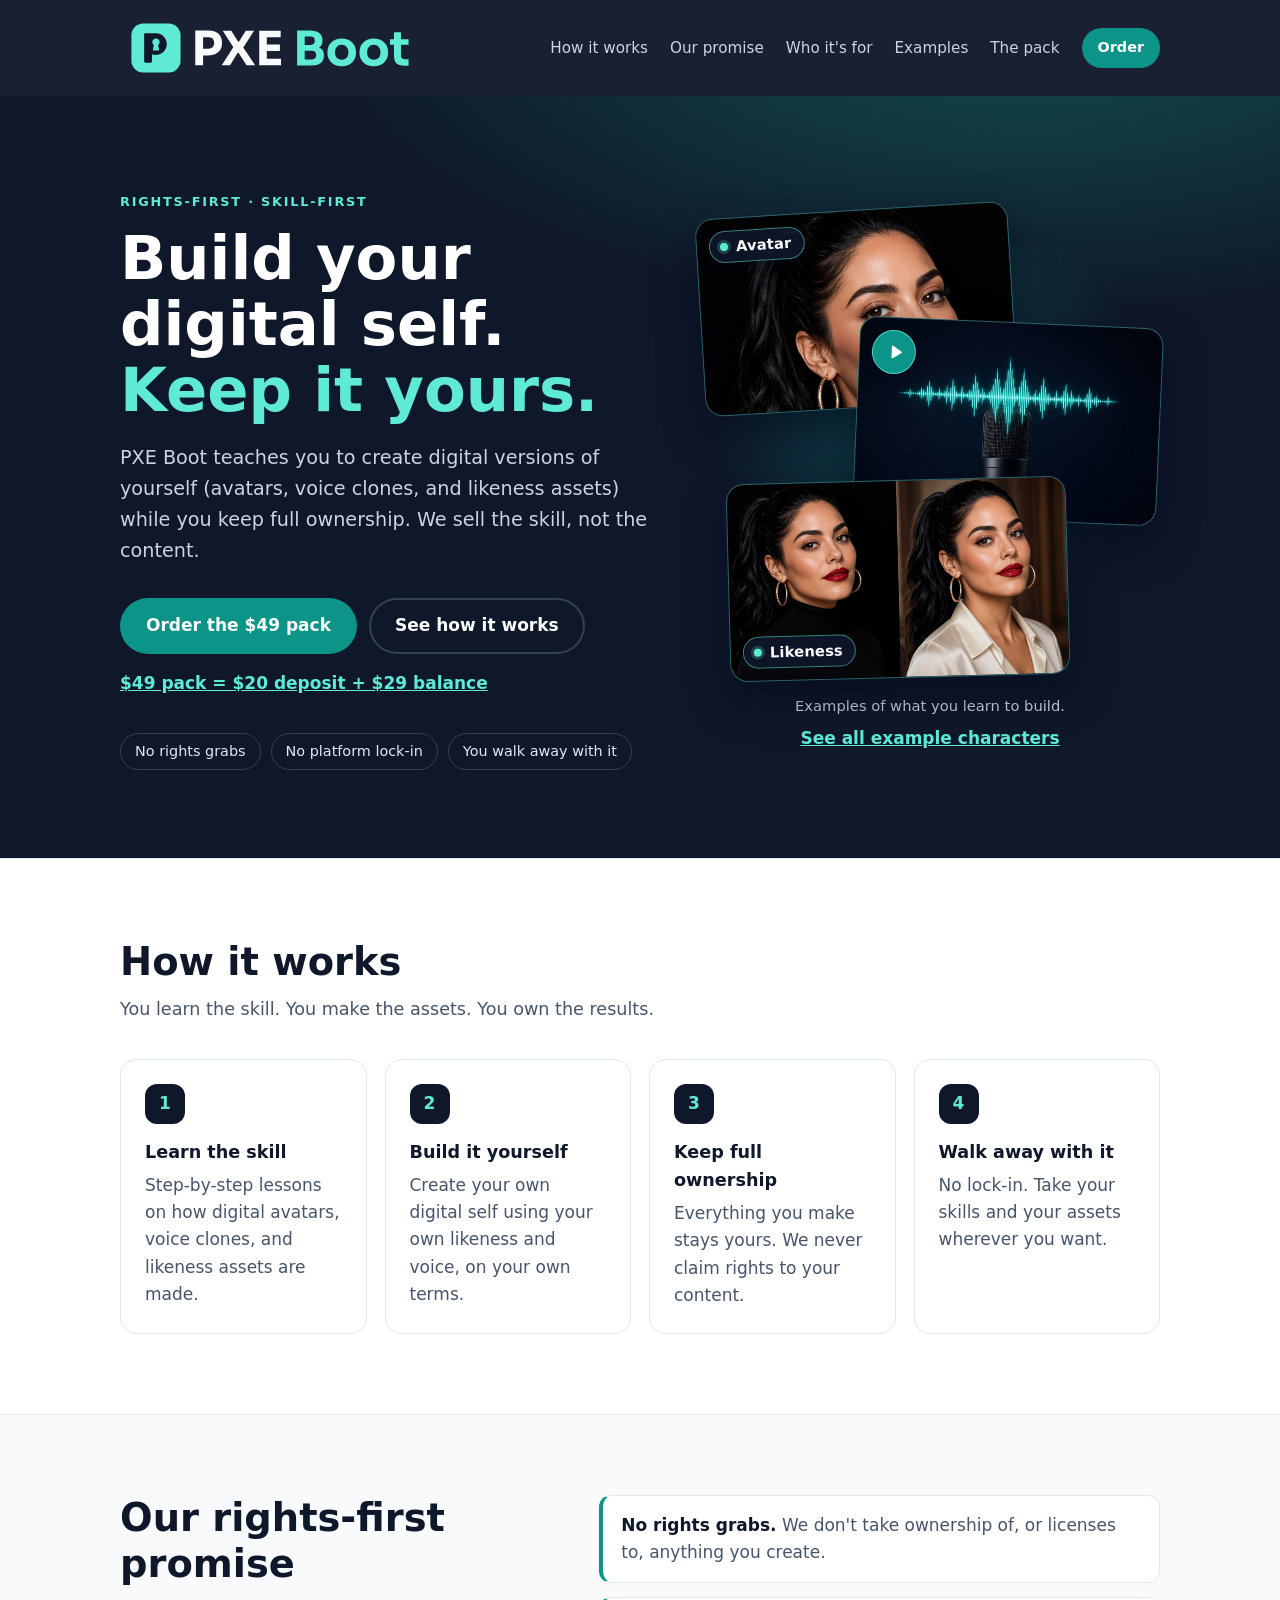
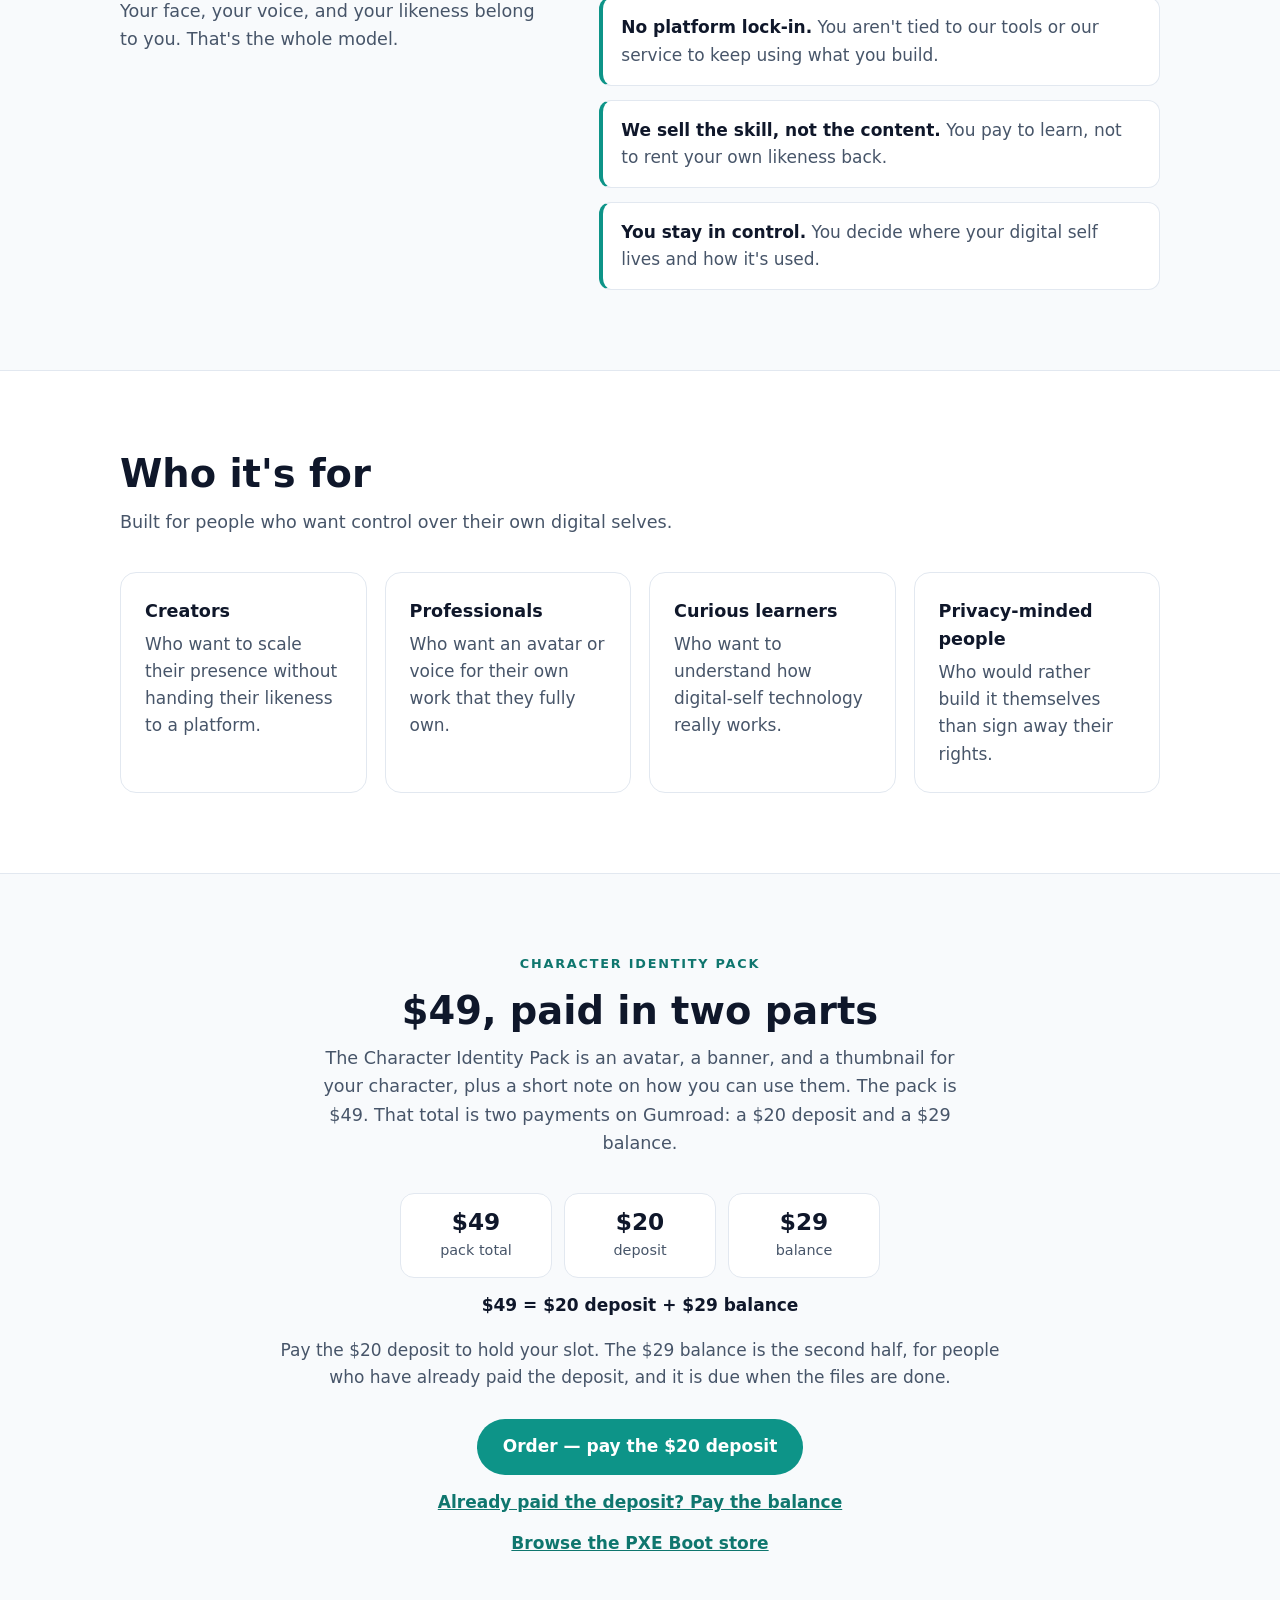
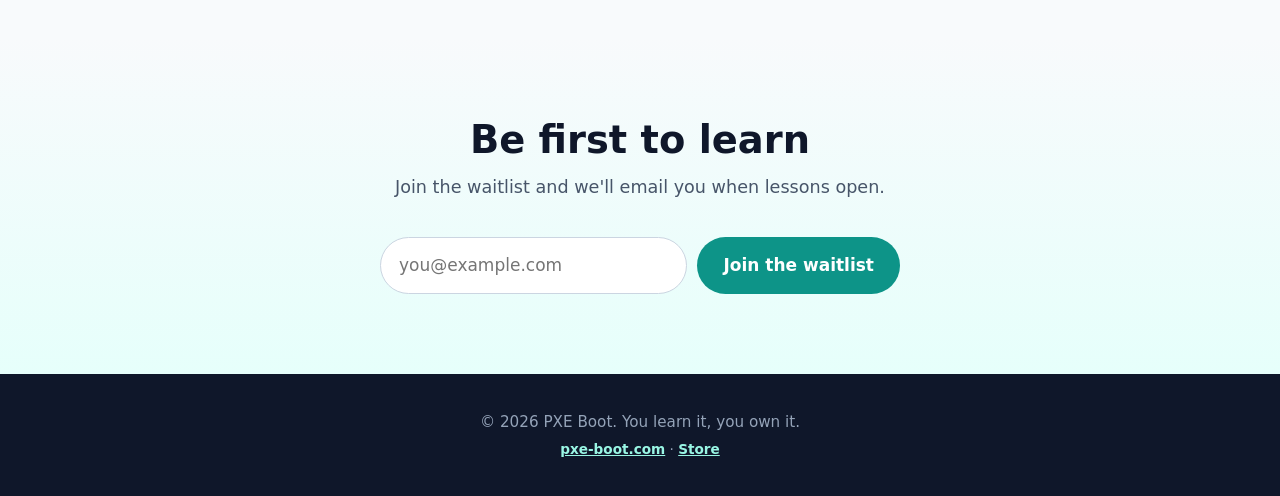
==== commit 1316ad6b: "Add example character pages for the identity pack. Show Isa, Bea, Hex, Mochi, Rook, and Tala with th" ====
--- a/index.html
+++ b/index.html
@@ -46,6 +46,7 @@
           <li><a href="#how">How it works</a></li>
           <li><a href="#promise">Our promise</a></li>
           <li><a href="#who">Who it's for</a></li>
+          <li><a href="examples.html">Examples</a></li>
           <li><a href="#order">The pack</a></li>
           <li><a class="btn small" href="https://pxeboot.gumroad.com/l/dojdxr">Order</a></li>
         </ul>
@@ -74,7 +75,7 @@
         <div class="hero-examples">
           <div class="example-stage">
             <figure class="example-card example-avatar">
-              <img src="images/example-avatar.jpg" width="1280" height="720" alt="Stylized digital portrait of a person with teal rim lighting">
+              <img src="images/example-avatar.jpg" width="1280" height="720" alt="Isa, a PXE Boot AI character, avatar portrait with red lipstick and gold hoop earrings">
               <figcaption>Avatar</figcaption>
             </figure>
             <figure class="example-card example-voice">
@@ -95,11 +96,12 @@
               <p id="cari-transcript" class="sr-only">Hey sugar, it's Cari. Here at PXE Boot, it's simple... your body, your content, your destiny. Now go make somethin' chaud, mi amor.</p>
             </figure>
             <figure class="example-card example-likeness">
-              <img src="images/example-likeness.jpg" width="1280" height="720" alt="Face split between a teal wireframe mesh and a rendered portrait">
+              <img src="images/example-likeness.jpg" width="1280" height="720" alt="Isa likeness set: same face in two looks">
               <figcaption>Likeness</figcaption>
             </figure>
           </div>
           <p class="examples-caption">Examples of what you learn to build.</p>
+          <p class="examples-more"><a href="examples.html">See all example characters</a></p>
         </div>
       </div>
     </section>
@@ -185,12 +187,7 @@
       <div class="wrap narrow">
         <h2 id="waitlist-title">Be first to learn</h2>
         <p class="lead">Join the waitlist and we'll email you when lessons open.</p>
-        <!--
-          WAITLIST CONFIG: one value. Replace REPLACE_WITH_FORMSPREE_ID with the
-          Formspree form id (the characters after /f/, not the whole URL).
-          Steps for Gary are in README.md.
-        -->
-        <form id="waitlist-form" class="signup" action="https://formspree.io/f/REPLACE_WITH_FORMSPREE_ID" method="POST">
+        <form id="waitlist-form" class="signup" action="https://formspree.io/f/mjywzjlw" method="POST">
           <label for="email" class="sr-only">Email address</label>
           <input id="email" name="email" type="email" inputmode="email" autocomplete="email" placeholder="you@example.com" required>
           <input type="hidden" name="_subject" value="PXE Boot waitlist">
--- a/styles.css
+++ b/styles.css
@@ -45,6 +45,8 @@
 .voice-toggle[aria-pressed="true"] .icon-play{display:none}
 .voice-toggle[aria-pressed="true"] .icon-pause{display:block}
 .examples-caption{margin:14px 0 0;color:#cbd5e1;font-size:.92rem}
+.examples-more{margin:8px 0 0}
+.examples-more a{color:var(--hl);font-weight:700}
 .eyebrow{text-transform:uppercase;letter-spacing:.14em;font-size:.8rem;font-weight:700;color:var(--hl);margin:0 0 14px}
 .eyebrow.on-light{color:var(--accent-d)}
 .hero h1{font-size:clamp(2.2rem,6vw,3.8rem);line-height:1.08;margin:0 0 20px;max-width:15ch}
@@ -96,7 +98,7 @@
 @media (min-width:640px) and (max-width:900px){
   .example-stage{grid-template-columns:repeat(3,minmax(0,1fr));gap:12px;align-items:start}
   .example-card{max-width:none}
-  .examples-caption{text-align:center}
+  .examples-caption,.examples-more{text-align:center}
 }
 @media (min-width:901px){
   .hero-grid{display:grid;grid-template-columns:minmax(0,1.08fr) minmax(0,.92fr);gap:28px 40px;align-items:center}
@@ -114,7 +116,8 @@
   .example-voice .voice-sample-note{position:absolute;top:64px;left:12px;right:12px;margin:0;padding:6px 8px;border:1px solid rgba(94,234,212,.4);border-radius:10px;background:rgba(15,23,42,.92);box-shadow:0 8px 18px rgba(2,6,23,.35)}
   .example-likeness{left:6%;bottom:0;width:74%;transform:rotate(-1.5deg);z-index:3}
   .example-likeness figcaption{left:12px;bottom:12px}
-  .examples-caption{margin:16px 0 0;text-align:center}
+  .examples-caption,.examples-more{margin-top:16px;text-align:center}
+  .examples-more{margin-top:8px}
 }
 @media (max-width:959px){
   .brand img{height:47px}
@@ -132,4 +135,33 @@
   .signup{flex-direction:column}
   .signup .btn{width:100%}
 }
+.page{padding:40px 0 72px}
+.page h1{font-size:clamp(2rem,5vw,3rem);line-height:1.12;margin:0 0 12px}
+.crumb{margin:0 0 18px;color:var(--muted);font-size:.95rem}
+.crumb a{font-weight:700}
+.shot-grid{display:grid;gap:16px;grid-template-columns:repeat(auto-fit,minmax(240px,1fr));margin:0 0 28px}
+.shot{display:flex;flex-direction:column;background:#fff;border:1px solid var(--line);border-radius:16px;overflow:hidden;text-decoration:none;color:inherit;min-width:0}
+.shot:hover{border-color:var(--accent)}
+.shot img{display:block;width:100%;height:auto;background:#0f172a}
+.shot-wide{grid-column:1 / -1}
+.shot-label{display:flex;justify-content:space-between;flex-wrap:wrap;gap:8px 12px;padding:10px 14px 12px;font-weight:700}
+.shot-label span{color:var(--muted);font-weight:600}
+.example-index{display:grid;gap:18px;grid-template-columns:repeat(auto-fit,minmax(260px,1fr));margin:0 0 36px}
+.example-card-link{display:block;text-decoration:none;color:inherit}
+.example-card-link img{display:block;width:100%;height:auto;aspect-ratio:16/9;object-fit:cover;border-radius:12px;margin:0 0 14px;background:#0f172a}
+.example-card-link h2{font-size:1.35rem;margin:0 0 6px}
+.example-card-link p{margin:0}
+.bible{max-width:74ch;margin-top:12px}
+.bible h2{font-size:clamp(1.45rem,3vw,1.9rem);margin:0 0 12px}
+.bible h3{font-size:1.2rem;margin:1.4em 0 .4em}
+.bible p,.bible li{color:var(--muted)}
+.bible strong{color:var(--ink)}
+.bible ul{margin:0 0 1em;padding-left:1.2em}
+.bible code{font-family:ui-monospace,SFMono-Regular,Menlo,Consolas,monospace;font-size:.9em;background:#e2e8f0;padding:.05em .35em;border-radius:4px;color:var(--ink)}
+.bible-table{overflow-x:auto;margin:0 0 1em}
+.bible table{width:100%;border-collapse:collapse;background:#fff}
+.bible th,.bible td{border:1px solid var(--line);padding:8px 10px;text-align:left;vertical-align:top}
+.bible th{color:var(--ink)}
+.bible-download{margin:8px 0 28px}
+.model-cta{margin-top:8px}
 @media (prefers-reduced-motion:reduce){html{scroll-behavior:auto}*{transition:none!important}.example-card{transform:none}}
